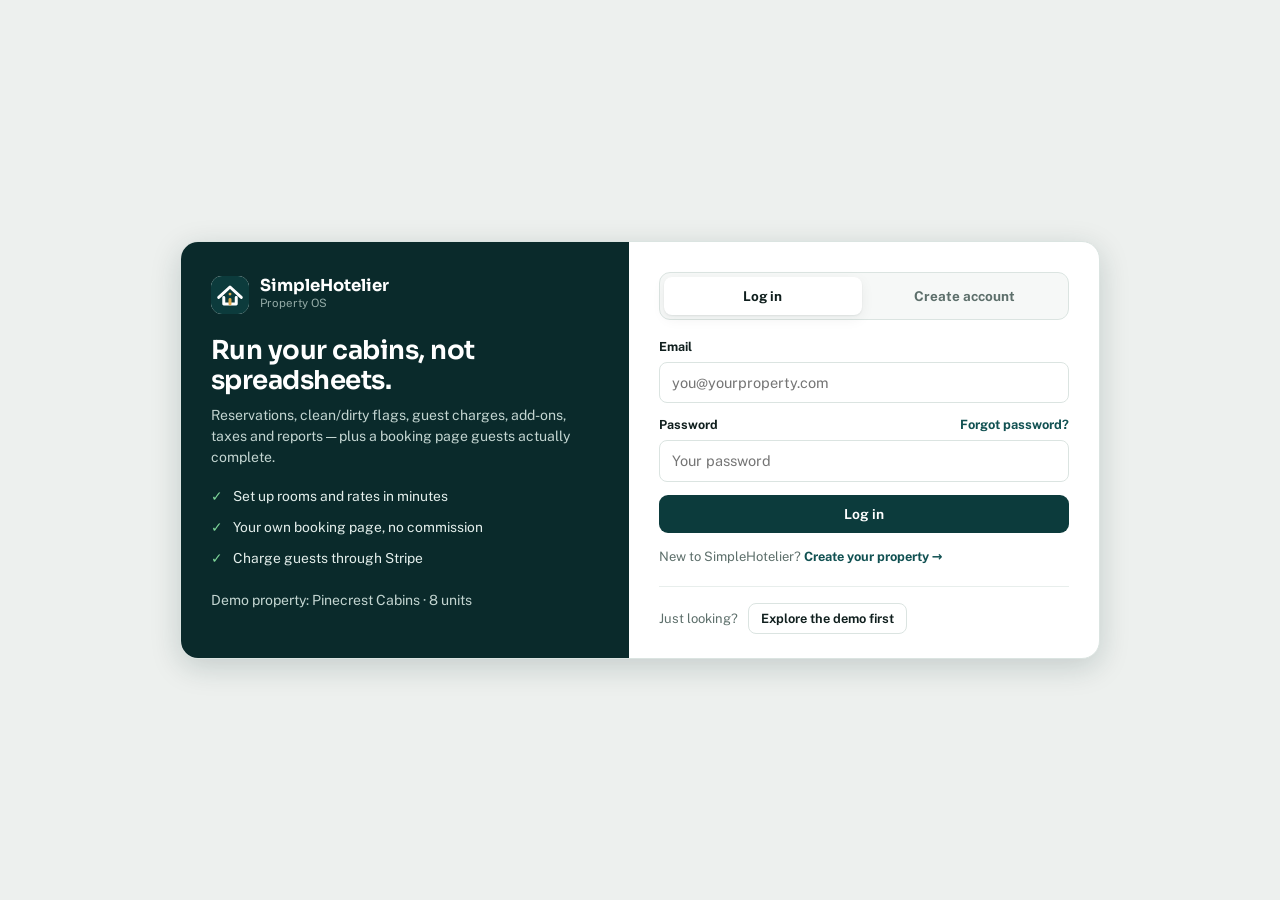
==== app.html @ 5a06f09c "Brand, domain, emails and plan come from site.config.json So anyone can run their own copy under the" ====
<!doctype html>
<html lang="en">
<head>
<meta charset="utf-8">
<meta name="viewport" content="width=device-width, initial-scale=1">
<meta name="robots" content="noindex, nofollow">
<title>SimpleHotelier — Property Dashboard</title>
<meta name="description" content="SimpleHotelier: reservations, rooms, housekeeping, payments and reports for cabins and boutique hotels.">
<link rel="preconnect" href="https://fonts.googleapis.com">
<link rel="preconnect" href="https://fonts.gstatic.com" crossorigin>
<link href="https://fonts.googleapis.com/css2?family=Sora:wght@500;600;700;800&family=Public+Sans:wght@400;500;600;700&family=IBM+Plex+Mono:wght@500;600&display=swap" rel="stylesheet">
<link rel="stylesheet" href="css/tokens.css">
<link rel="stylesheet" href="css/app.css">
<link rel="icon" href="assets/favicon.svg">
</head>
<body>
<div class="app">

  <!-- ============ SIDEBAR ============ -->
  <aside class="sidebar" aria-label="Primary">
    <div class="brand">
      <div class="brand-mark"><img src="assets/favicon.svg" alt="SimpleHotelier logo"></div>
      <div><div class="brand-name">SimpleHotelier</div><div class="brand-sub">Property OS</div></div>
    </div>
    <button class="prop-picker" id="propPicker" type="button" aria-label="Your properties: switch or add a property">
      <span class="prop-dot"></span>
      <span class="prop-text"><strong id="propNameSide">Pinecrest Cabins</strong><span id="propSubSide">8 units · Estes Park, CO</span></span>
      <svg class="prop-chev" viewBox="0 0 24 24" fill="none" stroke="currentColor" stroke-width="2" stroke-linecap="round" stroke-linejoin="round" aria-hidden="true"><path d="M8 9l4-4 4 4M8 15l4 4 4-4"/></svg>
    </button>
    <div id="demoBanner" hidden style="margin:10px 4px 0;padding:9px 12px;border:1px solid #e3c878;background:#fdf6e0;color:#6b5410;border-radius:10px;font-size:12.5px;line-height:1.45"><strong>Demo — sample property.</strong> Nothing here is real, saved, or connected to an account. <button class="btn btn-ghost btn-xs" id="demoExit" type="button" style="margin-top:6px">Exit demo &amp; sign in</button></div>

    <div class="side-scroll">
    <div class="nav-label">Manage</div>
    <nav class="nav" id="mainNav">
      <button class="nav-btn" data-view="setup" type="button"><svg viewBox="0 0 24 24" fill="none" stroke="currentColor" stroke-width="1.8"><path d="M9 11l3 3L22 4"/><path d="M21 12v7a2 2 0 0 1-2 2H5a2 2 0 0 1-2-2V5a2 2 0 0 1 2-2h11"/></svg>Setup<span class="count" id="navSetupPct">0%</span></button>
      <button class="nav-btn active" data-view="overview" type="button"><svg viewBox="0 0 24 24" fill="none" stroke="currentColor" stroke-width="1.8"><rect x="3" y="3" width="7" height="9" rx="1.5"/><rect x="14" y="3" width="7" height="5" rx="1.5"/><rect x="14" y="12" width="7" height="9" rx="1.5"/><rect x="3" y="16" width="7" height="5" rx="1.5"/></svg>Overview</button>
      <button class="nav-btn" data-view="reservations" type="button"><svg viewBox="0 0 24 24" fill="none" stroke="currentColor" stroke-width="1.8"><rect x="3" y="5" width="18" height="16" rx="2"/><path d="M8 3v4M16 3v4M3 10h18"/></svg>Reservations<span class="count" id="navResCount">12</span></button>
      <button class="nav-btn" data-view="calendar" type="button"><svg viewBox="0 0 24 24" fill="none" stroke="currentColor" stroke-width="1.8"><rect x="3" y="5" width="18" height="16" rx="2"/><path d="M3 10h18M8 15h3M14 15h2"/></svg>Calendar</button>
      <button class="nav-btn" data-view="rooms" type="button"><svg viewBox="0 0 24 24" fill="none" stroke="currentColor" stroke-width="1.8"><path d="M3 18v-7l9-5 9 5v7"/><path d="M7 18v-6h10v6M7 18h10"/></svg>Rooms &amp; Cabins</button>
      <button class="nav-btn" data-view="maintenance" type="button"><svg viewBox="0 0 24 24" fill="none" stroke="currentColor" stroke-width="1.8" stroke-linecap="round" stroke-linejoin="round" width="18" height="18" aria-hidden="true"><path d="M14.7 6.3a4.5 4.5 0 0 0-6 6L3 18l3 3 5.7-5.7a4.5 4.5 0 0 0 6-6L14 13l-3-3 3.7-3.7z"/></svg>Maintenance<span class="count" id="navMaintBadge" hidden>0</span></button>
      <button class="nav-btn" data-view="housekeeping" type="button"><svg viewBox="0 0 24 24" fill="none" stroke="currentColor" stroke-width="1.8"><path d="M12 3l7 4v5c0 4.5-3 7.5-7 9-4-1.5-7-4.5-7-9V7z"/><path d="M9 12l2 2 4-4"/></svg>Housekeeping<span class="count" id="navHkCount">3</span></button>
      <button class="nav-btn" data-view="payments" type="button"><svg viewBox="0 0 24 24" fill="none" stroke="currentColor" stroke-width="1.8"><rect x="2" y="6" width="20" height="13" rx="2"/><path d="M2 10h20M6 15h4"/></svg>Payments</button>
      <button class="nav-btn" data-view="support" type="button"><svg viewBox="0 0 24 24" fill="none" stroke="currentColor" stroke-width="1.8"><path d="M21 12a9 9 0 1 1-4.4-7.7L21 3l-1 4.4c.6 1.4 1 3 1 4.6z"/><path d="M8.5 11h7M8.5 14.5h4"/></svg>Support</button>
    </nav>

    <div class="nav-label">Configure</div>
    <nav class="nav">
      <button class="nav-btn" data-view="addons" type="button"><svg viewBox="0 0 24 24" fill="none" stroke="currentColor" stroke-width="1.8"><path d="M12 5v14M5 12h14"/></svg>Add-ons &amp; Taxes</button>
      <button class="nav-btn" data-view="ratemgmt" type="button"><svg viewBox="0 0 24 24" fill="none" stroke="currentColor" stroke-width="1.8" stroke-linecap="round" stroke-linejoin="round" width="18" height="18" aria-hidden="true"><path d="M12 2v20M17 6.5c-.7-1-2.7-1.5-5-1.5-3 0-5 1.1-5 3 0 4.5 10 2.5 10 7 0 1.9-2 3-5 3-2.3 0-4.3-.5-5-1.5"/></svg>Rates</button>
      <button class="nav-btn" data-view="rates" type="button"><svg viewBox="0 0 24 24" fill="none" stroke="currentColor" stroke-width="1.8"><rect x="3" y="5" width="18" height="16" rx="2"/><path d="M8 3v4M16 3v4M3 10h18M8 15l2 2 4-4"/></svg>Rate Calendar</button>
      <button class="nav-btn" data-view="booking" type="button"><svg viewBox="0 0 24 24" fill="none" stroke="currentColor" stroke-width="1.8"><circle cx="12" cy="12" r="9"/><path d="M3 12h18M12 3c2.5 2.6 4 5.6 4 9s-1.5 6.4-4 9c-2.5-2.6-4-5.6-4-9s1.5-6.4 4-9z"/></svg>Booking Page</button>
      <button class="nav-btn" data-view="reports" type="button"><svg viewBox="0 0 24 24" fill="none" stroke="currentColor" stroke-width="1.8"><path d="M4 20V10M10 20V4M16 20v-8M21 20H3"/></svg>Reports</button>
      <button class="nav-btn" data-view="admin" id="navAdmin" type="button" hidden><svg viewBox="0 0 24 24" fill="none" stroke="currentColor" stroke-width="1.8"><path d="M12 3l7 3v5c0 4.6-3 8-7 10-4-2-7-5.4-7-10V6z"/><path d="M9.5 12l2 2 3.5-4"/></svg>System Admin</button>
      <button class="nav-btn" data-view="settings" type="button"><svg viewBox="0 0 24 24" fill="none" stroke="currentColor" stroke-width="1.8"><circle cx="12" cy="12" r="3"/><path d="M19 12a7 7 0 0 0-.1-1.2l2-1.5-2-3.4-2.3 1a7 7 0 0 0-2-1.2L14.2 2h-4L9.7 4.7a7 7 0 0 0-2 1.2l-2.3-1-2 3.4 2 1.5A7 7 0 0 0 5 12c0 .4 0 .8.1 1.2l-2 1.5 2 3.4 2.3-1a7 7 0 0 0 2 1.2l.4 2.7h4l.4-2.7a7 7 0 0 0 2-1.2l2.3 1 2-3.4-2-1.5c.1-.4.1-.8.1-1.2z"/></svg>Settings</button>
    </nav>
    </div>

    <div class="sidebar-foot">
      <button class="onboard-mini" data-goto="setup" type="button" style="width:100%;text-align:left;background:none;border:0;cursor:pointer;color:inherit;padding:0">
        <p><strong id="setupPctText">Setup 0% complete</strong><br><span id="setupNextText">Start setup to go live.</span></p>
        <div class="progress"><i id="setupBar" style="width:0%"></i></div>
      </button>
      <div class="user-chip"><div class="avatar" id="userAvatar">MK</div><div class="user-meta"><strong id="userName">Maya Keller</strong><span id="userRole">Owner · Pinecrest</span></div><button class="btn btn-ghost btn-xs" id="signOutBtn" type="button" hidden>Sign out</button></div>
    </div>
  </aside>

  <!-- ============ MAIN ============ -->
  <div class="main">
    <header class="topbar">
      <button class="icon-btn menu-btn" id="menuBtn" type="button" aria-label="Open navigation"><svg viewBox="0 0 24 24" fill="none" stroke="currentColor" stroke-width="2"><path d="M4 7h16M4 12h16M4 17h16"/></svg></button>
      <div class="date-ctx">Today<small>&nbsp;</small></div>
      <label class="search"><svg viewBox="0 0 24 24" fill="none" stroke="currentColor" stroke-width="2"><circle cx="11" cy="11" r="7"/><path d="M20 20l-3.5-3.5"/></svg><input id="globalSearch" type="search" placeholder="Search guests, rooms, confirmation #…" aria-label="Global search"></label>
      <div class="top-actions">
        <button class="icon-btn" id="notifBtn" type="button" aria-label="Notifications"><svg viewBox="0 0 24 24" fill="none" stroke="currentColor" stroke-width="1.8"><path d="M6 9a6 6 0 0 1 12 0c0 5 2 6 2 6H4s2-1 2-6"/><path d="M10 20a2 2 0 0 0 4 0"/></svg><span class="ping"></span></button>
        <button class="btn btn-primary" data-action="new-reservation" type="button"><svg viewBox="0 0 24 24" fill="none" stroke="currentColor" stroke-width="2.2"><path d="M12 5v14M5 12h14"/></svg><span class="btn-label">New reservation</span></button>
      </div>
    </header>

    <main class="content">

      <!-- ===== OVERVIEW ===== -->
      <section class="view active" id="view-overview">
        <div class="view-head">
          <div><h1 id="ovGreet">Welcome back</h1><p class="sub" id="ovSub">Here's what's happening at your property today.</p></div>
        </div>

        <div class="grid g-kpi">
          <div class="card kpi accent">
            <div class="k-label">Occupancy tonight</div>
            <div class="k-value" id="kOcc">—</div>
            <div class="k-sub" id="kOccSub">—</div>
          </div>
          <div class="card kpi">
            <div class="k-label"><svg viewBox="0 0 24 24" fill="none" stroke="currentColor" stroke-width="2"><path d="M12 2v20M17 7c0-2-2.2-3-5-3s-5 1-5 3 2 2.5 5 3 5 1.5 5 3-2.2 3-5 3-5-1-5-3"/></svg>Collected</div>
            <div class="k-value" id="kRev">—</div>
            <div class="k-sub" id="kRevSub">—</div>
          </div>
          <div class="card kpi">
            <div class="k-label"><svg viewBox="0 0 24 24" fill="none" stroke="currentColor" stroke-width="2"><rect x="3" y="6" width="18" height="13" rx="2"/><path d="M3 10h18"/></svg>Arrivals / Departures</div>
            <div class="k-value" id="kArrDep">—</div>
            <div class="k-sub" id="kArrSub">—</div>
          </div>
          <div class="card kpi">
            <div class="k-label"><svg viewBox="0 0 24 24" fill="none" stroke="currentColor" stroke-width="2"><path d="M12 3l7 4v5c0 4.5-3 7.5-7 9-4-1.5-7-4.5-7-9V7z"/></svg>Rooms to clean</div>
            <div class="k-value" id="kClean">—</div>
            <div class="k-sub" id="kCleanSub">—</div>
          </div>
        </div>

        <div class="grid g-2 mt">
          <div class="card card-pad">
            <h3>Today's movement</h3>
            <p class="hint">Check-ins after 3 PM · check-outs before 11 AM</p>
            <div class="row-list" id="todayList"></div>
          </div>
          <div class="card card-pad">
            <h3>Needs attention</h3>
            <p class="hint">Sorted by urgency</p>
            <div class="row-list" id="attentionList"></div>
          </div>
        </div>

        <div class="grid g-2 mt">
          <div class="card card-pad">
            <h3>Room status at a glance</h3>
            <p class="hint">Occupancy × housekeeping</p>
            <div class="grid g-rooms" id="miniRooms" style="grid-template-columns:repeat(auto-fill,minmax(150px,1fr))"></div>
          </div>
          <div class="card card-pad">
            <h3>Your booking page</h3>
            <p class="hint">What guests can book right now</p>
            <div class="kv" id="bkPerfKv"></div>
            <div style="margin-top:14px;display:flex;gap:8px">
              <button class="btn btn-ghost btn-sm" data-goto="booking" type="button">Edit page</button>
              <button class="btn btn-ghost btn-sm" data-goto="reports" type="button">Full reports</button>
            </div>
          </div>
        </div>
      </section>

      <!-- ===== RESERVATIONS ===== -->
      <section class="view" id="view-setup">
        <div class="page-head">
          <div><h1 id="setupTitle">Finish setting up</h1><p class="sub">Complete each step once — you land here until everything is ready to take bookings.</p></div>
          <div class="spacer"></div>
          <button class="btn btn-ghost" data-goto="overview" type="button">Go to dashboard</button>
        </div>
        <div class="card card-pad" style="margin-bottom:16px">
          <div style="display:flex;align-items:center;gap:14px;flex-wrap:wrap">
            <strong id="setupBigPct" style="font-family:var(--font-display);font-size:26px">0%</strong>
            <div style="flex:1;min-width:200px">
              <div class="progress" style="height:10px"><i id="setupBigBar" style="width:0%;background:var(--brand-2)"></i></div>
              <p class="hint" id="setupBigText" style="margin:6px 0 0">Let's get your property live.</p>
            </div>
          </div>
        </div>
        <div id="setupDone" class="card card-pad" hidden style="border-color:var(--success);background:var(--success-soft)">
          <h3>You're all set up</h3>
          <p class="hint">Every step is complete. Your booking page is ready to share.</p>
          <button class="btn btn-primary btn-sm" data-goto="overview" type="button">Go to dashboard</button>
        </div>
        <div class="row-list" id="setupSteps"></div>
      </section>

      <section class="view" id="view-reservations">
        <div class="view-head">
          <div><h1>Reservations</h1><p class="sub">Search, filter, confirm and charge — everything from one table.</p></div>
          <div class="spacer"></div>
          <button class="btn btn-ghost" type="button" data-action="export">Export CSV</button>
          <button class="btn btn-primary" type="button" data-action="new-reservation">+ New reservation</button>
        </div>
        <div class="toolbar">
          <div class="seg" id="resFilter"><button class="active" data-f="all" type="button">All</button><button data-f="arriving" type="button">Arriving</button><button data-f="in-house" type="button">In-house</button><button data-f="pending" type="button">Pending</button><button data-f="balance" type="button">Balance due</button></div>
          <div class="spacer"></div>
          <input class="input" id="resSearch" type="search" placeholder="Filter this table…" style="width:220px">
        </div>
        <div class="table-wrap"><table class="data" id="resTable">
          <thead><tr><th>Guest</th><th>Confirmation</th><th>Room</th><th>Dates</th><th>Status</th><th style="text-align:right">Total</th><th style="text-align:right">Balance</th><th></th></tr></thead>
          <tbody></tbody>
        </table></div>
        <div class="older-row"><button class="btn btn-ghost" id="resOlder" type="button" hidden>Load older reservations</button></div>
      </section>

      <!-- ===== CALENDAR ===== -->
      <section class="view" id="view-calendar">
        <div class="view-head">
          <div><h1>Availability calendar</h1><p class="sub">Drag-free 14-day board. Click a stay for details.</p></div>
          <div class="spacer"></div>
          <button class="btn btn-ghost btn-sm" id="calPrev" type="button">← Prev</button>
          <button class="btn btn-ghost btn-sm" id="calToday" type="button">Today</button>
          <button class="btn btn-ghost btn-sm" id="calNext" type="button">Next →</button>
        </div>
        <div class="cal-shell"><div class="cal" id="calGrid"></div></div>
        <div class="mt" style="display:flex;gap:16px;flex-wrap:wrap;font-size:12.5px;color:var(--muted)">
          <span><span class="pill checked-in"><i></i>In-house</span></span>
          <span><span class="pill confirmed"><i></i>Confirmed</span></span>
          <span><span class="pill pending"><i></i>Awaiting confirmation</span></span>
          <span><span class="pill draft"><i></i>Blocked / owner hold</span></span>
        </div>
      </section>

      <!-- ===== ROOMS ===== -->
      <section class="view" id="view-rooms">
        <div class="view-head">
          <div><h1>Rooms &amp; cabins</h1><p class="sub">Rates, capacity and live status. Tap a flag to update housekeeping.</p></div>
          <div class="spacer"></div>
          <button class="btn btn-ghost" type="button" data-action="goto-rates">Rate calendar</button>
          <button class="btn btn-ghost" type="button" data-action="room-types">Room types</button>
          <button class="btn btn-primary" type="button" data-action="add-room">+ Add unit</button>
        </div>
        <div class="seg" id="roomTypeTabs" role="tablist" aria-label="Filter rooms by type" style="margin-bottom:14px"></div>
        <div class="grid g-rooms" id="roomGrid"></div>
      </section>

      <!-- ===== HOUSEKEEPING ===== -->
      <section class="view" id="view-housekeeping">
        <div class="view-head">
          <div><h1>Housekeeping</h1><p class="sub">Flag rooms clean or dirty — front desk sees changes instantly.</p></div>
          <div class="spacer"></div>
          <button class="btn btn-ghost" type="button" data-action="print-hk">Print turnover list</button>
        </div>
        <div class="hk-board" id="hkBoard"></div>
        <div id="hkTurnovers"></div>
      </section>

      <!-- ===== MAINTENANCE ===== -->
      <section class="view" id="view-maintenance">
        <div class="view-head">
          <div><h1>Maintenance</h1><p class="sub">Issues reported by your team — track them from open to fixed.</p></div>
          <div class="spacer"></div>
          <button class="btn btn-primary" type="button" data-action="new-ticket">+ New ticket</button>
        </div>
        <div class="hk-board" id="maintBoard"></div>
      </section>

      <!-- ===== PAYMENTS ===== -->
      <section class="view" id="view-payments">
        <div class="view-head">
          <div><h1>Payments</h1><p class="sub">Charge cards on file, record cash, and track every folio.</p></div>
          <div class="spacer"></div>
          <button class="btn btn-ghost" type="button" data-action="record-cash">Record cash</button>
          <button class="btn btn-brass" type="button" data-action="charge">Charge customer</button>
        </div>
        <div class="grid g-kpi" style="grid-template-columns:repeat(3,1fr)">
          <div class="card kpi"><div class="k-label">Collected · 30 days</div><div class="k-value" id="payCollected">$0.00</div><div class="k-sub" id="payCollectedSub">0 charges</div></div>
          <div class="card kpi"><div class="k-label">Outstanding balances</div><div class="k-value" id="payOutstanding">$0.00</div><div class="k-sub" id="payOutstandingSub">Across 0 open folios</div></div>
          <div class="card kpi"><div class="k-label">Next payout</div><div class="k-value">—</div><div class="k-sub">No payout scheduled</div></div>
        </div>
        <div class="section-title"><h2>Open folios</h2><div class="line"></div></div>
        <div class="table-wrap"><table class="data" id="folioTable">
          <thead><tr><th>Guest</th><th>Reservation</th><th>Room</th><th>Charges</th><th style="text-align:right">Paid</th><th style="text-align:right">Balance</th><th></th></tr></thead>
          <tbody></tbody>
        </table></div>
        <div class="section-title"><h2>Recent transactions</h2><div class="line"></div></div>
        <div class="table-wrap"><table class="data" id="txnTable">
          <thead><tr><th>When</th><th>Description</th><th>Method</th><th>Status</th><th style="text-align:right">Amount</th></tr></thead>
          <tbody></tbody>
        </table></div>
      </section>

      <!-- ===== ADDONS + TAXES ===== -->
      <section class="view" id="view-addons">
        <div class="view-head">
          <div><h1>Add-ons &amp; taxes</h1><p class="sub">Custom charges guests can add — and the taxes applied automatically.</p></div>
        </div>
        <div class="grid g-2eq">
          <div class="card card-pad">
            <div style="display:flex;align-items:center;gap:10px;margin-bottom:12px"><div><h3>Add-on charges</h3><p class="hint" style="margin:0">Show on booking page &amp; folio</p></div><div class="spacer" style="flex:1"></div><button class="btn btn-primary btn-sm" type="button" data-action="add-addon">+ Add-on</button></div>
            <div class="row-list" id="addonList"></div>
          </div>
          <div>
            <div class="card card-pad">
              <div style="display:flex;align-items:center;gap:10px;margin-bottom:12px"><div><h3>Room taxes &amp; fees</h3><p class="hint" style="margin:0">Stacked in order shown</p></div><div class="spacer" style="flex:1"></div><button class="btn btn-primary btn-sm" type="button" data-action="add-tax">+ Tax / fee</button></div>
              <div class="row-list" id="taxList"></div>
            </div>
            <div class="card card-pad mt">
              <h3>How a $200 night breaks down</h3>
              <p class="hint">Live preview from your rules</p>
              <div class="kv" id="taxPreview"></div>
            </div>
          </div>
        </div>
      </section>

      <!-- ===== BOOKING PAGE ===== -->
      <section class="view" id="view-booking">
        <div class="view-head">
          <div><h1>Booking page studio</h1><p class="sub">Your direct-booking site. Edits preview live on the right.</p></div>
          <div class="spacer"></div>
          <button class="btn btn-ghost" type="button" data-action="copy-link">Copy link</button>
          <button class="btn btn-primary" type="button" data-action="publish-page">Publish changes</button>
        </div>
        <div class="studio">
          <div class="card card-pad">
            <div class="field"><label for="bkName">Property name</label><input class="input" id="bkName" value="Pinecrest Cabins"></div>
            <div class="field"><label for="bkHead">Headline</label><input class="input" id="bkHead" value="Cabins under the pines, minutes from the park."></div>
            <div class="field"><label for="bkSub">Subheading</label><textarea class="textarea" id="bkSub">Eight private cabins with hot tubs, fire pits and trailhead access. Book direct and save 10%.</textarea></div>
            <div class="section-title" style="margin:6px 0 10px"><h2 style="font-size:14px">Design</h2><div class="line"></div></div>
            <div class="field"><label>Theme</label><div class="theme-grid" id="bkPresets"></div><span class="help">Start from a theme, then fine-tune fonts and colors. The preview updates as you go; nothing is public until Publish changes.</span></div>
            <div class="form-2">
              <div class="field"><label id="bkHeadFontLabel">Heading font</label><div class="font-pick" data-kind="heading"><button type="button" class="select font-pick-btn" id="bkHeadFont" aria-haspopup="listbox" aria-expanded="false" aria-labelledby="bkHeadFontLabel bkHeadFont"></button><ul class="font-pick-list" role="listbox" aria-labelledby="bkHeadFontLabel" tabindex="-1" hidden></ul></div></div>
              <div class="field"><label id="bkBodyFontLabel">Body font</label><div class="font-pick" data-kind="body"><button type="button" class="select font-pick-btn" id="bkBodyFont" aria-haspopup="listbox" aria-expanded="false" aria-labelledby="bkBodyFontLabel bkBodyFont"></button><ul class="font-pick-list" role="listbox" aria-labelledby="bkBodyFontLabel" tabindex="-1" hidden></ul></div></div>
            </div>
            <div class="field"><label>Colors</label><div class="color-grid" id="bkColorGrid"></div><span class="help" id="bkContrast" role="status"></span></div>
            <div class="form-2">
              <div class="field"><label>Corners</label><div class="seg" id="bkRadius" role="group" aria-label="Corner style"><button type="button" data-r="square">Square</button><button type="button" data-r="soft">Soft</button><button type="button" data-r="rounded">Round</button></div></div>
              <div class="field"><label for="bkUnit">Guests book a…</label><select class="select" id="bkUnit"></select></div>
            </div>
            <div class="form-2" id="bkUnitCustom" hidden>
              <div class="field"><label for="bkUnitOne">One (singular)</label><input class="input" id="bkUnitOne" maxlength="24" placeholder="e.g. lake house"></div>
              <div class="field"><label for="bkUnitMany">Several (plural)</label><input class="input" id="bkUnitMany" maxlength="24" placeholder="e.g. lake houses"></div>
            </div>
            <p class="help" id="bkUnitHelp" style="margin:-6px 0 12px"></p>
            <div class="field"><label for="bkEyebrow">Line above the headline</label><input class="input" id="bkEyebrow" maxlength="60" placeholder="Your city, state"><span class="help">Leave blank to show your city and state.</span></div>
            <div class="toggle-row"><div>Number the booking steps<small>01 Choose · 02 Make it yours · 03 Your details</small></div><span class="switch"><input type="checkbox" id="bkNumbered" checked><span class="tr"></span></span></div>
            <div class="section-title" style="margin:20px 0 10px"><h2 style="font-size:14px">Hero</h2><div class="line"></div></div>
            <div class="field"><label>Hero image</label>
              <div style="display:flex;gap:10px;align-items:center;flex-wrap:wrap">
                <img id="bkHeroThumb" alt="Hero preview" style="width:120px;height:68px;border-radius:10px;object-fit:cover;border:1px solid var(--line);background:var(--surface-2)" hidden>
                <div id="bkHeroEmpty" style="width:120px;height:68px;border-radius:10px;border:1.5px dashed var(--line);display:grid;place-items:center;color:var(--faint);font-size:11px;text-align:center;padding:4px">No hero image</div>
                <label class="btn btn-ghost btn-sm" for="bkHeroFile" style="cursor:pointer">Upload hero image</label>
                <input type="file" id="bkHeroFile" accept="image/*" hidden>
                <button class="btn btn-ghost btn-sm" id="bkHeroRemove" type="button">Remove</button>
              </div>
              <span class="help">Shown at the top of your booking page behind your headline. JPG or PNG, up to 5 MB. Saved as soon as you upload; colors are saved with Publish changes.</span>
              <div id="bkHeroFocus" hidden style="position:relative;height:160px;border-radius:12px;overflow:hidden;border:1px solid var(--line);cursor:crosshair;background-color:#223;background-position:center;background-size:cover;background-repeat:no-repeat;margin-top:10px" title="Click or drag to set the hero focus point">
                <div id="bkHeroFocusDot" style="position:absolute;width:20px;height:20px;border:2px solid #fff;border-radius:50%;box-shadow:0 0 0 2px rgb(0 0 0 / 40%),0 1px 6px rgb(0 0 0 / 40%);transform:translate(-50%,-50%);left:50%;top:50%;pointer-events:none"></div>
                <span style="position:absolute;left:10px;bottom:8px;background:rgb(0 0 0 / 55%);color:#fff;font-size:11px;font-weight:600;padding:3px 9px;border-radius:999px;pointer-events:none">Click or drag to set focus</span>
              </div>
              <span class="help" id="bkHeroFocusVal" hidden>Focus: center · saved with Publish changes</span>
            </div>
            <div class="field"><label for="bkUrl">Page address</label><input class="input mono" id="bkUrl" value="pinecrest.simplehotelier.com"></div>
            <div class="toggle-row"><div>Show add-ons at checkout<small id="bkAddonCount">6 add-ons enabled</small></div><span class="switch"><input type="checkbox" checked disabled><span class="tr"></span></span></div>
            <div class="section-title" style="margin:20px 0 10px"><h2 style="font-size:14px">Booking deposit</h2><div class="line"></div></div>
            <div class="toggle-row"><div>Require a deposit to book<small>Collected by card before the booking confirms</small></div><span class="switch"><input type="checkbox" id="bkDepositOn"><span class="tr"></span></span></div>
            <div class="section-title" style="margin:20px 0 10px"><h2 style="font-size:14px">Card processing fee</h2><div class="line"></div></div>
            <div class="toggle-row"><div>Guests pay the card fee<small>Adds Stripe's fee (2.9% + 30¢, never more than 3%) to deposits, payment requests and card charges, so you receive the full amount</small></div><span class="switch"><input type="checkbox" id="bkCardFee" checked><span class="tr"></span></span></div>
            <p class="help" style="margin-top:8px">Off: you pay Stripe's fee out of each payment. Card surcharges aren't allowed everywhere, including the EU, the UK and some US states such as Connecticut and Massachusetts, and debit cards can't be surcharged in the US, so check your local rules. Saved with Publish changes.</p>
            <div class="field"><label for="bkDepositPct">Deposit percent of total</label><input class="input mono" id="bkDepositPct" type="number" min="1" max="100" step="1" value="25"><span class="help">Guests pay this percent by card on your booking page through your connected Stripe account. The rest shows as balance due. Connect Stripe in Settings → Setup checklist first; until then guests acknowledge the deposit and you collect it manually. Saved with Publish changes.</span></div>
            <div class="section-title" style="margin:20px 0 10px"><h2 style="font-size:14px">How guests book</h2><div class="line"></div></div>
            <div class="toggle-row"><div>Book by room type<small>Guests pick a type (Cabin, King, Suite…); we assign an available room and name it on their confirmation</small></div><span class="switch"><input type="checkbox" id="bkByType" checked><span class="tr"></span></span></div>
            <p class="help" style="margin-top:8px">Turn off if guests should pick the exact room or cabin. While on, rooms without a room type don't appear on the booking page. Saved with Publish changes.</p>
            <div class="field" style="margin-top:14px"><label for="bkAddressMode">Ask guests for their home address</label><select class="select" id="bkAddressMode"><option value="off">Don't ask</option><option value="optional">Ask, optional</option><option value="required">Require it</option></select><span class="help">Fills the address on the reservation. Require it only if you must keep a guest register: every extra field costs some bookings. Saved with Publish changes.</span></div>
            <div class="section-title" style="margin:20px 0 10px"><h2 style="font-size:14px">Conversion tracking</h2><div class="line"></div></div>
            <div class="field"><label for="bkGa">Google Analytics Measurement ID</label><input class="input mono" id="bkGa" placeholder="G-XXXXXXXXXX"><span class="help">Fires a GA4 <strong>purchase</strong> + <strong>booking_complete</strong> event (value + confirmation code) when a booking completes. System-wide default can be set in js/config.js.</span></div>
            <div class="field"><label for="bkRedirect">Redirect after booking (optional)</label><input class="input mono" id="bkRedirect" placeholder="https://yoursite.com/thank-you"><span class="help">Guests are sent here after booking with <span class="mono">?booking_ref=&amp;total=&amp;currency=</span> appended — ideal for ads/GA conversion pages. Leave empty for the built-in thank-you screen.</span></div>
            <div class="section-title" style="margin:20px 0 10px"><h2 style="font-size:14px">Embed on your website</h2><div class="line"></div></div>
            <div class="field"><label for="bkEmbed">Embed code (mobile-friendly, auto-height)</label><textarea class="textarea mono" id="bkEmbed" readonly rows="5" style="font-size:11.5px"></textarea><span class="help">Paste before <span class="mono">&lt;/body&gt;</span> or in your page builder's HTML block.</span></div>
            <div style="display:flex;gap:8px;flex-wrap:wrap">
              <button class="btn btn-ghost btn-sm" type="button" data-action="copy-embed">Copy embed code</button>
              <a class="btn btn-ghost btn-sm" id="bkOpenLink" href="book.html?property=pinecrest" target="_blank" rel="noopener" style="text-decoration:none">Open booking page</a>
            </div>
          </div>
          <div class="preview-shell">
            <div class="preview-bar"><span class="dots"><i></i><i></i><i></i></span><span class="preview-url" id="bkUrlPrev">pinecrest.simplehotelier.com</span>
              <div class="seg seg-sm" id="bkDevice" role="group" aria-label="Preview size" style="margin-left:auto"><button type="button" data-device="desktop" class="active">Desktop</button><button type="button" data-device="mobile">Mobile</button></div></div>
            <div class="preview-frame" id="bkPreviewBox"><iframe id="bkPreview" title="Booking page preview" tabindex="-1"></iframe></div>
            <p class="preview-note">Live preview of your booking page with unsaved changes. Bookings can't be made from the preview.</p>
          </div>
        </div>
        <div class="card card-pad" style="margin-top:18px">
          <div class="section-title" style="margin:0 0 6px"><h2 style="font-size:15px">External calendars (Airbnb / Vrbo)</h2><div class="line"></div></div>
          <p class="help" style="margin:0 0 14px">Stop double-bookings across channels. Paste your SimpleHotelier calendar link into Airbnb/Vrbo so your direct bookings block those dates, and add each Airbnb/Vrbo listing calendar here so their bookings block yours. Feeds sync automatically every day.</p>
          <div class="field"><label for="icalExportUrl">Your SimpleHotelier calendar link (paste into Airbnb / Vrbo)</label>
            <div style="display:flex;gap:8px;flex-wrap:wrap"><input class="input mono" id="icalExportUrl" readonly style="flex:1;min-width:260px" value=""><button class="btn btn-ghost btn-sm" type="button" data-action="copy-ical">Copy link</button><button class="btn btn-ghost btn-sm" type="button" data-action="regen-ical">Regenerate</button></div>
            <span class="help">One link covers all rooms. Add <span class="mono">&amp;room=A1</span> at the end for a single-room feed. Regenerating breaks old links.</span></div>
          <div class="section-title" style="margin:18px 0 10px"><h2 style="font-size:14px">Calendars you import</h2><div class="line"></div></div>
          <div id="icalFeedList"></div>
          <div class="form-3" style="margin-top:12px">
            <div class="field"><label for="icalRoom">Room</label><select class="select" id="icalRoom"></select></div>
            <div class="field"><label for="icalSource">Channel</label><select class="select" id="icalSource"><option value="airbnb">Airbnb</option><option value="vrbo">Vrbo</option><option value="other">Other</option></select></div>
            <div class="field"><label for="icalName">Label</label><input class="input" id="icalName" placeholder="e.g. Airbnb listing"></div>
          </div>
          <div class="field"><label for="icalUrl">Calendar URL (.ics)</label><input class="input mono" id="icalUrl" placeholder="https://www.airbnb.com/calendar/ical/…"></div>
          <button class="btn btn-primary btn-sm" type="button" data-action="add-feed">Add calendar &amp; sync</button>
          <span class="help" id="icalLiveNote" style="margin-left:8px"></span>
        </div>
      </section>

      <!-- ===== REPORTS ===== -->
      <section class="view" id="view-reports">
        <div class="view-head">
          <div><h1>Reports</h1><p class="sub" id="repSub">Revenue, occupancy and booking mix.</p></div>
          <div class="spacer"></div>
          <div class="seg" id="repRange" role="tablist" aria-label="Report range"><button type="button" data-days="7">Week</button><button class="active" type="button" data-days="30">Month</button><button type="button" data-days="90">Season</button></div>
          <button class="btn btn-ghost" type="button" data-action="export">Export CSV</button>
        </div>
        <div class="grid g-2eq">
          <div class="card card-pad">
            <h3>Revenue by day</h3><p class="hint">Booked revenue by check-in date</p>
            <div class="bar-chart" id="revChart"></div>
          </div>
          <div class="card card-pad" id="channelCard">
            <h3>Bookings by status</h3><p class="hint">Loading…</p>
          </div>
        </div>
        <div class="grid g-2eq mt">
          <div class="card card-pad">
            <h3>Top performing units</h3><p class="hint">By booked revenue in this window</p>
            <div class="row-list" id="topRooms"></div>
          </div>
          <div class="card card-pad">
            <h3>Tax liability</h3><p class="hint">Estimated from booked revenue in this window</p>
            <div class="kv" id="taxLiability"></div>
          </div>
        </div>
      </section>

      <!-- ===== RATE CALENDAR ===== -->
      <section class="view" id="view-rates">
        <div class="view-head">
          <div><h1>Rate calendar</h1><p class="sub">Set prices for specific dates. Any day without an override uses the room's default rate.</p></div>
        </div>
        <div class="card card-pad">
          <div class="toolbar" style="margin-bottom:16px">
            <select class="select" id="rateRoom" style="min-width:210px"></select>
            <button class="btn btn-ghost btn-sm" id="ratePrev" type="button">← Prev</button>
            <strong id="rateMonthLabel" style="font-family:var(--font-display);color:var(--ink)"></strong>
            <button class="btn btn-ghost btn-sm" id="rateNext" type="button">Next →</button>
            <button class="btn btn-ghost btn-sm" id="rateTodayBtn" type="button">This month</button>
            <div class="spacer"></div>
            <button class="btn btn-primary btn-sm" type="button" data-action="bulk-open">Bulk updater</button>
            <span class="pill neutral"><i></i>Default rate</span>
            <span class="pill progress"><i></i>Date override</span>
          </div>
          <div class="rate-grid" id="rateGrid"></div>
          <p class="hint" style="margin-top:12px">Select any day to edit its rate, stay limits and closed / closed-to-arrival / closed-to-departure flags. The Bulk updater changes many days, rooms and rate plans at once. Rules apply to new bookings; existing reservations keep the price they booked at.</p>
        </div>
      </section>

      <!-- ===== RATES MANAGEMENT ===== -->
      <section class="view" id="view-ratemgmt">
        <div class="view-head">
          <div><h1>Rates</h1><p class="sub">Different rates for each room type — extended stays, early bookers, promo-only deals. Every room of a type can book any of its rates when the rules fit.</p></div>
          <div class="spacer"></div>
          <button class="btn btn-primary" type="button" data-action="rmt-add">+ Add rate</button>
        </div>
        <div class="seg" id="rmtTypes" role="tablist" aria-label="Room type" style="margin-bottom:14px"></div>
        <div class="card card-pad">
          <div id="rmtPlans"></div>
          <p class="hint" style="margin-top:12px">Rates adjust each room's nightly price by a % or fixed-amount difference and can carry their own stay rules, release period, extra-guest charges and occupancy limits. A rate with a promotional code stays hidden until a guest enters that code on your booking page (or arrives with <span class="mono">?PROMO=CODE</span> in the link).</p>
        </div>
      </section>

      <!-- ===== SUPPORT ===== -->
      <section class="view" id="view-support">
        <div class="view-head">
          <div><h1>Support</h1><p class="sub">Ask Spark how to do anything, or open a case and our team will reply here.</p></div>
        </div>
        <div id="supportDemoNotice" hidden style="margin-bottom:14px;padding:10px 14px;border:1px solid #e3c878;background:#fdf6e0;color:#6b5410;border-radius:10px;font-size:13px"><strong>Demo mode:</strong> Spark and support cases are switched off here so the sample property can't send messages or open cases. Exit the demo from the sidebar and sign in to use Support.</div>
        <div class="grid g-2">
          <div class="card card-pad">
            <h3>Spark assistant</h3>
            <p class="hint">Powered by muse-spark. Instant how-to help, day or night.</p>
            <div id="chatLog" style="display:flex;flex-direction:column;gap:10px;max-height:380px;overflow-y:auto;padding:4px 2px"></div>
            <div style="display:flex;gap:8px;margin-top:12px">
              <input class="input" id="chatInput" placeholder="e.g. How do I add a cabin?" style="flex:1">
              <button class="btn btn-primary" id="chatAsk" type="button">Ask</button>
            </div>
            <div style="display:flex;gap:7px;flex-wrap:wrap;margin-top:10px">
              <button class="tag" data-prompt="How do I add a new cabin?" type="button">Add a cabin</button>
              <button class="tag" data-prompt="How do I charge a guest?" type="button">Charge a guest</button>
              <button class="tag" data-prompt="How do I embed booking on my website?" type="button">Embed booking</button>
              <button class="tag" data-prompt="How do taxes work?" type="button">Taxes</button>
            </div>
            <div style="display:flex;gap:8px;margin-top:14px">
              <button class="btn btn-ghost btn-sm" id="caseFromChat" type="button">Create case from this chat</button>
              <button class="btn btn-ghost btn-sm" id="suggestBtn" type="button">Suggest a change</button>
            </div>
          </div>
          <div>
            <div class="card card-pad">
              <h3>Open a support case</h3>
              <p class="hint">Our team replies inside this thread</p>
              <div class="field"><label for="caseSubject">Subject</label><input class="input" id="caseSubject" placeholder="Short summary"></div>
              <div class="form-2">
                <div class="field"><label for="caseCategory">Type</label><select class="select" id="caseCategory"><option value="help">How-to help</option><option value="billing">Billing</option><option value="bug">Something is broken</option><option value="feature">Feature suggestion</option><option value="account">Account</option></select></div>
                <div class="field"><label for="casePriority">Priority</label><select class="select" id="casePriority"><option value="normal">Normal</option><option value="low">Low</option><option value="high">High</option></select></div>
              </div>
              <div class="field"><label for="caseBody">Details</label><textarea class="textarea" id="caseBody" placeholder="What happened, or what would you like to do?"></textarea></div>
              <button class="btn btn-primary btn-sm" id="createCaseBtn" type="button">Create case</button>
            </div>
            <div class="card card-pad mt">
              <h3>My cases</h3>
              <p class="hint">Your property's support history</p>
              <div class="row-list" id="myCases"><p class="hint">Loading…</p></div>
            </div>
          </div>
        </div>
      </section>

      <!-- ===== SYSTEM ADMIN ===== -->
      <section class="view" id="view-admin">
        <div class="view-head">
          <div><h1>System Admin</h1><p class="sub">Subscribers, billing health and every support case across SimpleHotelier.</p></div>
          <div class="spacer"></div>
          <button class="btn btn-ghost" id="adminRefresh" type="button">Refresh</button>
        </div>
        <div class="grid g-kpi" style="grid-template-columns:repeat(3,1fr)">
          <div class="card kpi"><div class="k-label">Subscriber properties</div><div class="k-value" id="admSubs">-</div><div class="k-sub">Tenants on the platform</div></div>
          <div class="card kpi"><div class="k-label">Paying / active</div><div class="k-value" id="admActive">-</div><div class="k-sub">Stripe subscriptions active</div></div>
          <div class="card kpi"><div class="k-label">Open support cases</div><div class="k-value" id="admOpen">-</div><div class="k-sub">Across all properties</div></div>
        </div>
        <div class="section-title"><h2>Subscribers</h2><div class="line"></div></div>
        <div class="table-wrap"><table class="data" id="subsTable">
          <thead><tr><th>Property</th><th>Slug</th><th>Contact</th><th>Plan</th><th>Status</th><th>Period ends</th><th>Joined</th></tr></thead>
          <tbody></tbody>
        </table></div>
        <div class="section-title"><h2>All support cases</h2><div class="line"></div></div>
        <div class="table-wrap"><table class="data" id="adminCasesTable">
          <thead><tr><th>Subject</th><th>Property</th><th>From</th><th>Type</th><th>Status</th><th>Updated</th></tr></thead>
          <tbody></tbody>
        </table></div>
        <div class="section-title"><h2>Site errors</h2><div class="line"></div></div>
        <p class="hint">Errors from guests' and owners' browsers and from the server (Edge Functions, email delivery) over the last 30 days, newest first. Each row is one distinct error per day.</p>
        <div class="table-wrap"><table class="data" id="adminErrorsTable">
          <thead><tr><th>Error</th><th>Page</th><th>Property</th><th style="text-align:right">Count</th><th>Last seen</th></tr></thead>
          <tbody></tbody>
        </table></div>
      </section>

      <!-- ===== SETTINGS ===== -->
      <section class="view" id="view-settings">
        <div class="view-head">
          <div><h1>Settings</h1><p class="sub">Property profile, team, payouts and policies.</p></div>
        </div>
        <div class="grid g-2">
          <div>
            <div class="card card-pad">
              <h3>Setup checklist</h3><p class="hint">Finish these to go live — click any item, done or not, to open it and make changes</p>
              <div id="checklist">
                <div class="check done" data-focus="#pfName" role="button" tabindex="0" title="Edit company profile"><span class="box">✓</span><div><strong>Company profile created</strong><p>Pinecrest LLC · EIN on file</p></div><span class="check-go">Edit ›</span></div>
                <div class="check done" data-goto="rooms" role="button" tabindex="0" title="Edit rooms and rates"><span class="box">✓</span><div><strong>8 cabins added with rates</strong><p>Base + weekend rates set</p></div><span class="check-go">Edit ›</span></div>
                <div class="check done" data-goto="booking" role="button" tabindex="0" title="Edit booking page"><span class="box">✓</span><div><strong>Booking page published</strong><p>pinecrest.simplehotelier.com</p></div><span class="check-go">Edit ›</span></div>
                <div class="check done" data-goto="extras" role="button" tabindex="0" title="Edit taxes"><span class="box">✓</span><div><strong>Taxes configured</strong><p>3 rules · verified for Larimer County</p></div><span class="check-go">Edit ›</span></div>
                <div class="check"><span class="box"></span><div><strong>Connect bank payouts</strong><p>2–3 day transfers · required to charge cards</p></div><button class="btn btn-primary btn-sm" type="button" data-action="connect-bank">Connect</button></div>
                <div class="check"><span class="box"></span><div><strong>Invite your cleaners</strong><p>They get a free mobile turnover list</p></div><button class="btn btn-ghost btn-sm" type="button" data-action="invite">Invite</button></div>
              </div>
            </div>
          </div>
          <div>
            <div class="card card-pad" id="billingCard">
              <h3>Plan and billing</h3>
              <p class="hint">SimpleHotelier subscription, billed by Stripe</p>
              <div class="kv">
                <dt>Plan</dt><dd>SimpleHotelier · $30 / month</dd>
                <dt>Status</dt><dd id="billStatus">-</dd>
                <dt id="billPeriodLabel">Renews</dt><dd id="billPeriod">-</dd>
              </div>
              <p class="hint" id="billNote" role="status" style="margin-top:10px" hidden></p>
              <div style="display:flex;gap:8px;margin-top:14px;flex-wrap:wrap">
                <button class="btn btn-brass btn-sm" type="button" data-action="billing-checkout" id="billCheckout">Start 30-day free trial</button>
                <button class="btn btn-ghost btn-sm" type="button" data-action="billing-portal" id="billPortal" hidden>Manage billing</button>
                <button class="btn btn-ghost btn-sm" type="button" data-action="billing-help">Billing question</button>
              </div>
              <p class="hint" style="margin-top:10px">Guest payments use your connected Stripe account and are separate from this subscription.</p>
            </div>
            <div class="card card-pad" style="margin-top:18px">
              <div class="section-title" style="margin:0 0 6px"><h3 style="font-size:15px">Team &amp; invites</h3><div class="line"></div></div>
              <p class="hint" style="margin:0 0 10px">Everyone with access to this property. Change a role or remove someone here; new people get a free account and join automatically, with no card or trial.</p>
              <div id="teamInvites"><p class="hint">Loading…</p></div>
              <button class="btn btn-primary btn-sm" type="button" data-action="invite" style="margin-top:12px">Invite your team</button>
            </div>
          </div>
        </div>

        <div class="card card-pad mt" id="propertyCard">
          <h3>Property details</h3>
          <p class="hint">These details appear on your public booking page, guest emails and receipts.</p>

          <div class="field"><label>Property logo</label>
            <div style="display:flex;gap:12px;align-items:center">
              <img id="logoPreview" alt="Property logo" style="width:56px;height:56px;border-radius:13px;object-fit:cover;border:1px solid var(--line);background:var(--surface-2)" hidden>
              <div id="logoEmpty" style="width:56px;height:56px;border-radius:13px;border:1.5px dashed var(--line);display:grid;place-items:center;color:var(--faint);font-size:11px;text-align:center">No logo</div>
              <div>
                <label class="btn btn-ghost btn-sm" for="logoFile" style="cursor:pointer">Upload logo</label>
                <input type="file" id="logoFile" accept="image/*" hidden>
                <div class="help">PNG, JPG or SVG up to 5 MB. Shown on your booking page.</div>
              </div>
            </div>
          </div>

          <div class="grid g-3">
            <div>
              <h4 class="rt-sec">General</h4>
              <div class="field"><label>Property name *</label><input class="input" id="pfName" value="Pinecrest Cabins"></div>
              <div class="field"><label>Address line 1</label><input class="input" id="pfAddress1" placeholder="38946 State Spur 16B"></div>
              <div class="field"><label>Address line 2</label><input class="input" id="pfAddress2" placeholder="Suite, building, etc."></div>
              <div class="form-2">
                <div class="field"><label>Postcode</label><input class="input" id="pfPostcode" placeholder="69201"></div>
                <div class="field"><label>City / Suburb</label><input class="input" id="pfCity" placeholder="Valentine"></div>
              </div>
              <div class="form-2">
                <div class="field"><label>State</label><input class="input" id="pfState" placeholder="Nebraska"></div>
                <div class="field"><label>Country</label><select class="select" id="pfCountry"><option>United States</option><option>Canada</option><option>Mexico</option><option>United Kingdom</option><option>Ireland</option><option>France</option><option>Spain</option><option>Italy</option><option>Germany</option><option>Netherlands</option><option>Australia</option><option>New Zealand</option><option>South Africa</option><option>India</option><option>Japan</option><option>Brazil</option><option>Other</option></select></div>
              </div>
              <div class="field"><label>Tax number</label><input class="input" id="pfTaxNumber" placeholder="ABN, GST, VAT…"><span class="help">Printed on guest invoices and tax reports.</span></div>
            </div>

            <div>
              <h4 class="rt-sec">Contact details</h4>
              <div class="field"><label>Contact email</label><input class="input" id="pfEmail" type="email" value="stay@pinecrestcabins.com"></div>
              <div class="field"><label>Hotel phone number</label><input class="input" id="pfPhone" type="tel" placeholder="402-376-5984"></div>
              <div class="field"><label>Main contact phone number</label><input class="input" id="pfContactPhone" type="tel" placeholder="Owner or manager mobile"></div>
              <div class="field"><label>Property home page</label><input class="input" id="pfWebsite" type="url" placeholder="https://yourproperty.com"><span class="help">Set up a link on the booking engine to your property home page. Should start with "https://".</span></div>
              <div class="field"><label>Facebook</label><input class="input" id="pfFacebook" type="url" placeholder="https://facebook.com/yourproperty"></div>
              <div class="field"><label>Instagram</label><input class="input" id="pfInstagram" type="url" placeholder="https://instagram.com/yourproperty"></div>
              <div class="field"><label>Twitter / X</label><input class="input" id="pfTwitter" type="url" placeholder="https://x.com/yourproperty"></div>
              <div class="field"><label>YouTube</label><input class="input" id="pfYoutube" type="url" placeholder="https://youtube.com/@yourproperty"><span class="help">Social links appear in guest emails and on your booking page.</span></div>
            </div>

            <div>
              <h4 class="rt-sec">Description</h4>
              <div class="field"><label>About your property</label><textarea class="textarea" id="pfDesc" rows="7" placeholder="Tell guests what makes your place special — setting, wildlife, activities, the experience."></textarea><span class="help">Shown in the About section of your booking page.</span></div>
              <div class="field"><label>Property star rating</label>
                <label class="check-item"><input type="checkbox" id="pfStarRated"><span>Star rated</span></label>
              </div>
              <div class="field"><label>Number of stars</label><select class="select" id="pfStars"><option value="">Not set</option><option value="1">1 ★</option><option value="2">2 ★★</option><option value="3">3 ★★★</option><option value="4">4 ★★★★</option><option value="5">5 ★★★★★</option></select></div>
              <div class="form-2">
                <div class="field"><label>Check-in</label><input class="input" id="pfCheckIn" value="3:00 PM"></div>
                <div class="field"><label>Check-out</label><input class="input" id="pfCheckOut" value="11:00 AM"></div>
              </div>
              <div class="field"><label>Cancellation policy</label><select class="select" id="pfPolicy"><option>Moderate — full refund to 7 days</option><option>Flexible — full refund to 48 hours</option><option>Strict — 50% refund to 14 days</option><option>Custom — write your own</option></select></div>
              <div class="field" id="pfPolicyCustomWrap" hidden><label>Your cancellation policy</label><textarea class="textarea" id="pfPolicyText" rows="3" placeholder="e.g. You can cancel your reservation up to 30 days before your stay, but you won't receive a refund if you cancel after that."></textarea><span class="help">Shown word-for-word on your booking page before guests book.</span></div>
              <div class="field"><label>Guest terms &amp; house rules</label><textarea class="textarea" id="pfTerms" rows="12" placeholder="Add one rule per line. These show on your booking page, and guests must agree to them before booking."></textarea><span class="help">Your Check-out time above is shown with these terms automatically. Leave this blank to hide the terms section and agreement checkbox.</span></div>
              <button class="btn btn-ghost btn-sm" type="button" data-action="load-example-terms">Use example cabin terms</button>
            </div>
          </div>

          <h4 class="rt-sec">Other settings</h4>
          <div class="grid g-3">
            <div>
              <h4 class="rt-sec" style="margin-top:0;padding-top:0;border-top:0">Occupancies</h4>
              <div class="field"><label>Included occupants</label><input class="input" id="pfIncludedOccupants" type="number" min="0" value="2"><span class="help">Covered by the base rate when a room type or rate plan does not specify its own amount. The default is 2.</span></div>
              <div class="field"><label>Maximum adults</label><input class="input" id="pfMaximumAdults" type="number" min="0" placeholder="No property-wide limit"></div>
              <div class="field"><label>Maximum children</label><input class="input" id="pfMaximumChildren" type="number" min="0" placeholder="No property-wide limit"><span class="help">This is the maximum number of children allowed, not a child age.</span></div>
              <div class="field"><label>Maximum infants</label><input class="input" id="pfMaximumInfants" type="number" min="0" placeholder="No property-wide limit"><span class="help">This is the maximum number of infants allowed, not an infant age.</span></div>
              <div class="field"><label>Maximum total occupants</label><input class="input" id="pfMaximumTotalOccupants" type="number" min="0" placeholder="No property-wide limit"><span class="help">The booking page will not accept more total guests than this when set.</span></div>
              <h4 class="rt-sec">Inventory &amp; front desk</h4>
              <div class="field"><label for="pfCurrency">Currency</label><select class="select" id="pfCurrency"></select><span class="help" id="pfCurrencyHelp">Prices, payments, receipts and emails use this currency. It locks after your first payment.</span></div>
              <div class="field"><label>Minimum room rate (<span data-currency-code>USD</span>)</label><input class="input mono" id="pfMinRoomRate" type="number" min="0" step="0.01" placeholder="10.00"><span class="help">Rate plans and overrides will not price a night below this.</span></div>
              <div class="field"><label>Weekend starts</label><select class="select" id="pfWeekendStarts"><option value="friday">Friday</option><option value="saturday">Saturday</option><option value="sunday">Sunday</option></select></div>
              <label class="check-item"><input type="checkbox" id="pfAllowDecimals" checked><span>Allow decimals in rates</span></label>
            </div>
            <div>
              <div class="field"><label>Booking confirmation email</label><input class="input" id="pfBookingEmail" type="email" placeholder="bookings@yourproperty.com"><span class="help">Booking notifications will be sent to this address.</span></div>
              <div class="field"><label>Booking confirmation CC email</label><input class="input" id="pfBookingCc" placeholder="manager@email.com, owner@email.com"><span class="help">You may enter multiple addresses separated by commas.</span></div>
              <div class="field"><label>Enquiry email</label><input class="input" id="pfEnquiryEmail" type="email" placeholder="hello@yourproperty.com"><span class="help">Customer enquiries will be sent to this address.</span></div>
              <div class="field"><label>Availability alert email</label><input class="input" id="pfAvailEmail" type="email" placeholder="alerts@yourproperty.com"><span class="help">Inventory alerts will be sent to this address.</span></div>
              <label class="check-item"><input type="checkbox" id="pfGdpr"><span>Enable GDPR consent on booking page</span></label>
              <p class="help" style="font-size:12px;color:var(--faint)">Ask guests if they consent to receiving marketing emails (GDPR regulation).</p>
            </div>
            <div>
              <div class="field"><label>What these do</label>
                <p class="help" style="font-size:12.5px;line-height:1.6">Address, phone, description, star rating and social links show on your public booking page. Notification emails control where booking, enquiry and availability messages go once email sending is switched on for your property.</p>
              </div>
            </div>
          </div>

          <div style="display:flex;gap:10px;align-items:center;margin-top:16px;flex-wrap:wrap">
            <button class="btn btn-primary" type="button" data-action="save-settings">Save property details</button>
            <span class="hint" id="dbStatus">Data source: checking…</span>
          </div>
        </div>
      </section>

    </main>
  </div>
</div>

<!-- ============ AUTH GATE (login / create property) ============ -->
<div class="auth-gate" id="authGate" hidden>
  <div class="auth-card">
    <div class="auth-side">
      <div class="brand" style="padding:0 0 18px"><div class="brand-mark"><img src="assets/favicon.svg" alt="SimpleHotelier logo"></div><div><div class="brand-name">SimpleHotelier</div><div class="brand-sub">Property OS</div></div></div>
      <h2>Run your cabins, not spreadsheets.</h2>
      <p>Reservations, clean/dirty flags, guest charges, add-ons, taxes and reports — plus a booking page guests actually complete.</p>
      <ul class="auth-points">
        <li>Set up rooms and rates in minutes</li>
        <li>Your own booking page, no commission</li>
        <li>Charge guests through Stripe</li>
      </ul>
      <p class="auth-side-note">Demo property: Pinecrest Cabins · 8 units</p>
    </div>
    <div class="auth-main">
      <div class="auth-tabs" role="tablist">
        <button class="active" id="tabLogin" type="button">Log in</button>
        <button id="tabSignup" type="button">Create account</button>
      </div>
      <div class="auth-error" id="authError" role="alert" hidden></div>
      <div class="auth-note" id="authNote" role="status" hidden></div>
      <div class="auth-note" id="inviteBanner" hidden>You've been invited to join a property team. Create your free account with the invited email — no property, card, or trial needed.</div>

      <form id="loginForm">
        <div class="field"><label for="liEmail">Email</label><input class="input" id="liEmail" type="email" autocomplete="email" required placeholder="you@yourproperty.com"></div>
        <div class="field"><div class="label-row"><label for="liPassword">Password</label><button class="drawer-link" id="toForgot" type="button">Forgot password?</button></div><input class="input" id="liPassword" type="password" autocomplete="current-password" required placeholder="Your password"></div>
        <button class="btn btn-primary" id="liSubmit" type="submit" style="width:100%;justify-content:center">Log in</button>
        <p class="auth-alt">New to SimpleHotelier? <button class="drawer-link" id="toSignup" type="button">Create your property →</button></p>
      </form>

      <form id="signupForm" hidden>
        <div class="field"><label for="suProperty">Property / company name</label><input class="input" id="suProperty" type="text" autocomplete="organization" required placeholder="e.g. Pinecrest Cabins"></div>
        <div class="field"><label for="suEmail">Work email</label><input class="input" id="suEmail" type="email" autocomplete="email" required placeholder="you@yourproperty.com"></div>
        <div class="field"><label for="suPassword">Password</label><input class="input" id="suPassword" type="password" autocomplete="new-password" required minlength="6" placeholder="6+ characters"><span class="help">Creates your account and your property in one step.</span></div>
        <button class="btn btn-primary" id="suSubmit" type="submit" style="width:100%;justify-content:center">Create property &amp; log in</button>
        <p class="auth-legal">By creating an account, you agree to the <a href="terms.html" target="_blank" rel="noopener">Terms of Service</a> and <a href="privacy.html" target="_blank" rel="noopener">Privacy Policy</a>.</p>
        <p class="auth-alt">Already have an account? <button class="drawer-link" id="toLogin" type="button">Log in →</button></p>
      </form>

      <form id="forgotForm" hidden>
        <h3 class="auth-step">Reset your password</h3>
        <p class="auth-hint">Enter the email you log in with and we'll send a link to set a new password. The link works for 1 hour.</p>
        <div class="field"><label for="fpEmail">Email</label><input class="input" id="fpEmail" type="email" autocomplete="email" required placeholder="you@yourproperty.com"></div>
        <button class="btn btn-primary" id="fpSubmit" type="submit" style="width:100%;justify-content:center">Email me a reset link</button>
        <p class="auth-alt">Remembered it? <button class="drawer-link" id="fpBack" type="button">Back to log in →</button></p>
      </form>

      <form id="resetForm" hidden>
        <h3 class="auth-step">Set a new password</h3>
        <p class="auth-hint" id="rpFor">Checking your reset link…</p>
        <input id="rpUser" type="email" autocomplete="username" hidden readonly>
        <div class="field"><label for="rpPassword">New password</label><input class="input" id="rpPassword" type="password" autocomplete="new-password" required minlength="8" maxlength="72" placeholder="8+ characters"></div>
        <div class="field"><label for="rpConfirm">Type it again</label><input class="input" id="rpConfirm" type="password" autocomplete="new-password" required minlength="8" maxlength="72" placeholder="Same password"></div>
        <button class="btn btn-primary" id="rpSubmit" type="submit" style="width:100%;justify-content:center" disabled>Save password &amp; log in</button>
      </form>

      <div class="auth-demo"><span>Just looking?</span><button class="btn btn-ghost btn-sm" id="demoBtn" type="button">Explore the demo first</button></div>
    </div>
  </div>
</div>

<!-- Modal + toasts (custom modal module — never native alert/confirm) -->
<div class="overlay" id="overlay"><div class="modal" id="modal" role="dialog" aria-modal="true"></div></div>
<div class="toasts" id="toasts"></div>
<script src="js/site.js"></script>
<script src="js/config.js"></script>
<script src="js/error-report.js"></script>
<script src="js/money.js"></script>
<script src="js/db.js"></script>
<script src="js/auth.js"></script>
<script src="js/booking-theme.js"></script>
<script src="js/app.js"></script>
<script src="js/reservation.js"></script>
<script src="js/support.js"></script>
</body>
</html>
---- css/tokens.css ----
/* SimpleHotelier — platform palette and type, shared by the dashboard
   (css/app.css) and the marketing site (css/landing.css), so the two stay
   one brand: deep pine, bone, brass. Guest booking pages use per-property
   themes instead (js/booking-theme.js, css/book.css). */
:root {
  /* Pine: brand surfaces, primary actions, the dashboard sidebar. */
  --sh-pine-950: #08292a;
  --sh-pine-900: #0a2a2b;
  --sh-pine-800: #0c3b3c;
  --sh-pine-700: #115152;
  --sh-pine-600: #1a6465;
  --sh-pine-100: #dce9e6;

  /* Brass: the accent. 600 carries white text (4.9:1); 500 is decorative only. */
  --sh-brass-500: #b97a2a;
  --sh-brass-600: #96621e;
  --sh-brass-700: #7d5118;
  --sh-brass-100: #f7ecda;

  /* Ink: text on light surfaces. */
  --sh-ink-900: #101f1e;
  --sh-ink-700: #33413f;
  --sh-ink-500: #5d6f6b;
  --sh-ink-400: #5f7a73;

  /* Surfaces and lines. Bone is the marketing canvas; the app canvas is a
     touch deeper so white cards separate on long working sessions. */
  --sh-bone: #f4f6f1;
  --sh-canvas: #edf0ee;
  --sh-paper: #fdfffc;
  --sh-surface-2: #f6f8f7;
  --sh-surface-3: #e9efed;
  --sh-line: #dbe4e1;
  --sh-line-soft: #e8eeec;

  --sh-font-display: "Sora", "Segoe UI", system-ui, sans-serif;
  --sh-font-body: "Public Sans", "Segoe UI", system-ui, sans-serif;
  --sh-font-mono: "IBM Plex Mono", ui-monospace, monospace;
}

::selection { background: color-mix(in srgb, var(--sh-pine-600) 24%, transparent); color: var(--sh-ink-900); }
---- css/app.css ----
/* SimpleHotelier — design system v1 (LF endings) */
/* The hidden attribute must always win over component display rules
   (e.g. .nav-btn is display:flex, which otherwise un-hides #navAdmin). */
[hidden] { display: none !important; }
:root {
  /* Platform palette: css/tokens.css (shared with the landing page). */
  --bg: var(--sh-canvas);
  --surface: #fff;
  --surface-2: var(--sh-surface-2);
  --surface-3: var(--sh-surface-3);
  --ink: var(--sh-ink-900);
  --ink-2: var(--sh-ink-700);
  --muted: var(--sh-ink-500);
  --faint: var(--sh-ink-400);
  --line: var(--sh-line);
  --line-soft: var(--sh-line-soft);
  --brand: var(--sh-pine-800);
  --brand-2: var(--sh-pine-700);
  --brand-3: var(--sh-pine-600);
  --brass: var(--sh-brass-600);
  --brass-soft: var(--sh-brass-100);
  --success: #1d7a4c;
  --success-soft: #e2f2e8;
  --warning: #9a6b14;
  --warning-soft: #f8edd3;
  --danger: #b3261e;
  --danger-soft: #f9e3e1;
  --info: #2768b0;
  --info-soft: #e1edf9;
  --sidebar: var(--sh-pine-900);
  --sidebar-ink: #e8f0ee;
  --sidebar-muted: #93aaa6;
  --radius-lg: 14px;
  --radius-md: 10px;
  --radius-sm: 8px;
  --shadow-1: 0 1px 2px rgb(16 31 30 / 7%), 0 4px 14px rgb(16 31 30 / 6%);
  --shadow-2: 0 8px 30px rgb(10 42 43 / 18%);
  --font-display: var(--sh-font-display);
  --font-body: var(--sh-font-body);
  --font-mono: var(--sh-font-mono);
}

* { box-sizing: border-box; }
html, body { height: 100%; }
body {
  margin: 0;
  font-family: var(--font-body);
  background: var(--bg);
  color: var(--ink-2);
  font-size: 14.5px;
  line-height: 1.5;
  -webkit-font-smoothing: antialiased;
}
h1, h2, h3, h4 { font-family: var(--font-display); color: var(--ink); margin: 0; letter-spacing: -.02em; }
h1 { font-size: 26px; font-weight: 700; }
h2 { font-size: 18px; font-weight: 650; }
h3 { font-size: 15px; font-weight: 650; }
p { margin: 0 0 10px; }
a { color: var(--brand-2); }
button { font-family: inherit; }
:focus-visible { outline: 2px solid var(--brand-3); outline-offset: 2px; }

/* ---------- App frame ---------- */
.app { display: grid; grid-template-columns: 264px 1fr; min-height: 100vh; }

/* Sidebar */
.sidebar {
  background: var(--sidebar);
  color: var(--sidebar-ink);
  display: flex; flex-direction: column;
  position: sticky; top: 0; height: 100vh;
  padding: 20px 14px 16px;
}
.brand { display: flex; align-items: center; gap: 11px; padding: 2px 8px 16px; }
.brand-mark {
  width: 38px; height: 38px; border-radius: 11px;
  background: #e9f2ef; color: var(--brand);
  display: grid; place-items: center; font-family: var(--font-display);
  font-weight: 800; font-size: 19px; flex: none;
}
.brand-name { font-family: var(--font-display); font-weight: 700; font-size: 16.5px; color: #fff; line-height: 1.15; }
.brand-sub { font-size: 11.5px; color: var(--sidebar-muted); }
.prop-picker {
  display: flex; align-items: center; gap: 10px;
  background: rgb(255 255 255 / 7%);
  border: 1px solid rgb(255 255 255 / 10%);
  border-radius: var(--radius-md);
  padding: 9px 10px; margin: 0 2px 14px; cursor: pointer; color: var(--sidebar-ink);
  width: calc(100% - 4px); text-align: left;
}
.prop-picker:hover { background: rgb(255 255 255 / 11%); }
.prop-dot { width: 9px; height: 9px; border-radius: 50%; background: #7fd79a; flex: none; }
.prop-picker strong { display: block; font-size: 13px; color: #fff; }
.prop-picker span { font-size: 11.5px; color: var(--sidebar-muted); }
.prop-picker .prop-text { flex: 1; min-width: 0; }
.prop-picker .prop-text strong, .prop-picker .prop-text span { overflow: hidden; text-overflow: ellipsis; white-space: nowrap; }
.prop-picker .prop-text span { display: block; }
.prop-chev { width: 15px; height: 15px; flex: none; color: var(--sidebar-muted); }
.nav-label { font-size: 11px; font-weight: 700; letter-spacing: .08em; text-transform: uppercase; color: #9dbcb5; padding: 10px 10px 6px; }
.side-scroll { flex: 1 1 auto; min-height: 0; overflow-y: auto; margin: 0 -8px; padding: 0 8px 8px;
  scrollbar-width: thin; scrollbar-color: rgb(255 255 255 / 20%) transparent; }
.side-scroll::-webkit-scrollbar { width: 6px; }
.side-scroll::-webkit-scrollbar-thumb { background: rgb(255 255 255 / 20%); border-radius: 99px; }
.nav { display: flex; flex-direction: column; gap: 2px; }
.nav-btn {
  display: flex; align-items: center; gap: 11px;
  background: none; border: 0; color: var(--sidebar-ink);
  border-radius: 9px; padding: 9px 10px; font-size: 13.8px; font-weight: 550;
  cursor: pointer; width: 100%; text-align: left;
}
.nav-btn svg { width: 18px; height: 18px; opacity: .82; flex: none; }
.nav-btn:hover { background: rgb(255 255 255 / 7%); }
.nav-btn.active { background: rgb(255 255 255 / 12%); color: #fff; }
.nav-btn .count {
  margin-left: auto; font-size: 11px; font-weight: 700; font-family: var(--font-mono);
  background: var(--brass); color: #fff; border-radius: 999px; padding: 1px 8px;
}
.nav-btn .count.dim { background: rgb(255 255 255 / 14%); color: #d7e3e0; font-weight: 600; }
.sidebar-foot { flex: none; padding-top: 12px; border-top: 1px solid rgb(255 255 255 / 9%); }
.onboard-mini { background: rgb(255 255 255 / 6%); border: 1px solid rgb(255 255 255 / 9%); border-radius: var(--radius-md); padding: 11px 12px; margin-bottom: 10px; }
.onboard-mini p { font-size: 12.5px; color: #cfe0dc; margin: 0 0 8px; }
.onboard-mini strong { color: #fff; }
.progress:not(.pill) { height: 7px; border-radius: 99px; background: rgb(255 255 255 / 12%); overflow: hidden; }
.progress:not(.pill) > i { display: block; height: 100%; width: 62%; background: #e0aa4e; border-radius: 99px; }
.user-chip { display: flex; align-items: center; gap: 10px; padding: 6px 8px; min-width: 0; }
.user-chip .user-meta { min-width: 0; flex: 1 1 auto; }
.user-chip strong, .user-chip span { display: block; white-space: nowrap; overflow: hidden; text-overflow: ellipsis; }
#signOutBtn { flex: 0 0 auto; white-space: nowrap; margin-left: auto; background: rgb(255 255 255 / 8%); border-color: rgb(255 255 255 / 16%); color: #d7e3e0; padding: 5px 9px; font-size: 11.5px; }
#signOutBtn:hover { background: rgb(255 255 255 / 16%); color: #fff; }
.avatar { width: 32px; height: 32px; aspect-ratio: 1 / 1; border-radius: 50%; background: #3b6b68; color: #fff; display: grid; place-items: center; font-weight: 700; font-size: 13px; flex: 0 0 32px; }
.user-chip strong { display: block; font-size: 13px; color: #fff; }
.user-chip span { font-size: 11.5px; color: var(--sidebar-muted); }

/* Main */
.main { min-width: 0; display: flex; flex-direction: column; }
.topbar {
  position: sticky; top: 0; z-index: 30;
  display: flex; align-items: center; gap: 14px;
  padding: 14px 28px;
  background: rgb(237 240 238 / 88%);
  backdrop-filter: blur(10px);
  border-bottom: 1px solid var(--line);
}
.topbar .date-ctx { font-family: var(--font-display); font-weight: 650; color: var(--ink); font-size: 15px; }
.topbar .date-ctx small { display: block; font-family: var(--font-body); font-weight: 500; font-size: 12px; color: var(--muted); }
.search { display: flex; align-items: center; gap: 8px; background: var(--surface); border: 1px solid var(--line); border-radius: 999px; padding: 8px 14px; min-width: 260px; color: var(--muted); }
.search input { border: 0; outline: 0; background: none; font: inherit; color: var(--ink); width: 100%; }
.search svg { width: 16px; height: 16px; flex: none; }
.top-actions { margin-left: auto; display: flex; align-items: center; gap: 10px; }
.icon-btn { position: relative; width: 38px; height: 38px; border-radius: 10px; border: 1px solid var(--line); background: var(--surface); cursor: pointer; display: grid; place-items: center; color: var(--ink-2); }
.icon-btn:hover { border-color: #b9c8c3; }
.icon-btn svg { width: 18px; height: 18px; }
.icon-btn .ping { position: absolute; top: 8px; right: 9px; width: 8px; height: 8px; border-radius: 50%; background: var(--danger); border: 2px solid var(--surface); }
.menu-btn { display: none; }

.content { padding: 26px 28px 60px; max-width: 1240px; width: 100%; margin: 0 auto; }
.view { display: none; }
.view.active { display: block; }
.view-head { display: flex; align-items: flex-end; gap: 14px; margin-bottom: 20px; flex-wrap: wrap; }
.view-head p.sub { color: var(--muted); margin: 4px 0 0; font-size: 13.5px; }
.view-head .spacer { flex: 1; }

/* Buttons */
.btn {
  display: inline-flex; align-items: center; gap: 8px;
  border-radius: 9px; border: 1px solid transparent;
  font-weight: 650; font-size: 13.8px; padding: 10px 16px; cursor: pointer;
  transition: background .15s, border-color .15s, transform .05s;
}
.btn:active { transform: translateY(1px); }
.btn svg { width: 16px; height: 16px; }
.btn-primary { background: var(--brand); color: #fff; }
.btn-primary:hover { background: var(--brand-2); }
.btn-brass { background: var(--brass); color: #fff; }
.btn-brass:hover { filter: brightness(1.06); }
.btn-ghost { background: var(--surface); border-color: var(--line); color: var(--ink); }
.btn-ghost:hover { border-color: #b3c3bf; }
.btn-danger { background: var(--danger); color: #fff; }
.btn-sm { padding: 7px 12px; font-size: 12.8px; border-radius: 8px; }
.btn-xs { padding: 5px 10px; font-size: 12px; border-radius: 7px; }
.btn[disabled] { opacity: .55; cursor: not-allowed; }

/* Cards + grids */
.card { background: var(--surface); border: 1px solid var(--line); border-radius: var(--radius-lg); box-shadow: var(--shadow-1); }
.card-pad { padding: 18px 20px; }
.card h3 { margin-bottom: 2px; }
.card .hint { font-size: 12.8px; color: var(--muted); margin: 0 0 12px; }
.grid { display: grid; gap: 16px; }
.grid > * { min-width: 0; }
.g-kpi { grid-template-columns: repeat(4, 1fr); }
.g-2 { grid-template-columns: 1.5fr 1fr; }
.g-2eq { grid-template-columns: 1fr 1fr; }
.g-3 { grid-template-columns: repeat(3, 1fr); }
.g-rooms { grid-template-columns: repeat(auto-fill, minmax(250px, 1fr)); }
.mt { margin-top: 16px; }

/* KPI */
.kpi { padding: 16px 18px; position: relative; overflow: hidden; }
.kpi .k-label { font-size: 12.5px; font-weight: 650; color: var(--muted); display: flex; align-items: center; gap: 7px; }
.kpi .k-label svg { width: 15px; height: 15px; }
.kpi .k-value { font-family: var(--font-display); font-size: clamp(22px, 5.6vw, 30px); font-variant-numeric: tabular-nums; overflow-wrap: anywhere; font-weight: 750; color: var(--ink); margin: 6px 0 2px; letter-spacing: -.03em; }
.kpi .k-value small { font-size: 14px; font-weight: 600; color: var(--muted); }
.kpi .k-delta { font-size: 12.5px; font-weight: 650; }
.kpi .k-delta.up { color: var(--success); }
.kpi .k-delta.down { color: var(--danger); }
.kpi .k-sub { font-size: 12px; color: var(--faint); }
.kpi.accent { background: var(--brand); border-color: var(--brand); color: #d9e8e5; }
.kpi.accent .k-value, .kpi.accent .k-label { color: #fff; }
.kpi.accent .k-sub { color: #9dbdB9; }
.kpi .spark { position: absolute; right: -6px; bottom: -4px; opacity: .9; }

/* Lists */
.row-list { display: flex; flex-direction: column; }
.row-item { display: flex; align-items: center; gap: 12px; padding: 11px 2px; border-bottom: 1px solid var(--line-soft); }
.row-item:last-child { border-bottom: 0; }
.row-item .ri-main { min-width: 0; }
.row-item .ri-main strong { display: block; color: var(--ink); font-size: 13.8px; white-space: nowrap; overflow: hidden; text-overflow: ellipsis; }
.row-item .ri-main span { font-size: 12.5px; color: var(--muted); }
.row-item .ri-right { margin-left: auto; text-align: right; flex: none; }
.room-code { font-family: var(--font-mono); font-size: 12px; font-weight: 600; background: var(--surface-3); border: 1px solid var(--line); padding: 3px 8px; border-radius: 7px; color: var(--ink); white-space: nowrap; }

/* Pills / status */
.pill { display: inline-flex; align-items: center; gap: 6px; font-size: 12px; font-weight: 700; padding: 4px 10px; border-radius: 999px; white-space: nowrap; }
.pill i { width: 7px; height: 7px; border-radius: 50%; background: currentColor; }
.pill.clean, .pill.paid, .pill.confirmed { background: var(--success-soft); color: #14603a; }
.pill.dirty, .pill.overdue, .pill.cancelled { background: var(--danger-soft); color: #8f1d17; }
.pill.progress, .pill.pending, .pill.partial { background: var(--warning-soft); color: #7a5410; }
.pill.info, .pill.checked-in { background: var(--info-soft); color: #1c4f86; }
.pill.neutral, .pill.vacant, .pill.draft { background: var(--surface-3); color: var(--ink-2); }
.pill.occupied { background: #dce9e6; color: var(--brand); }
.pill.reserved { background: var(--info-soft); color: #1c4f86; }
.tag { display: inline-block; font-size: 11.8px; font-weight: 600; color: var(--muted); background: var(--surface-2); border: 1px solid var(--line); border-radius: 6px; padding: 2px 7px; margin: 1px 2px 1px 0; }

/* Tables */
.table-wrap { overflow-x: auto; border: 1px solid var(--line); border-radius: 12px; background: var(--surface); box-shadow: var(--shadow-1); }
table.data { width: 100%; border-collapse: collapse; font-size: 13.6px; min-width: 760px; }
table.data thead th {
  text-align: left; font-size: 11.5px; letter-spacing: .06em; text-transform: uppercase;
  color: var(--muted); font-weight: 700; background: var(--surface-2);
  padding: 11px 14px; border-bottom: 1px solid var(--line); white-space: nowrap;
}
table.data tbody td { padding: 12px 14px; border-bottom: 1px solid var(--line-soft); vertical-align: middle; }
table.data tbody tr:last-child td { border-bottom: 0; }
table.data tbody tr { cursor: pointer; }
table.data tbody tr:hover { background: #f2f6f4; }
table.data .guest strong { display: block; color: var(--ink); }
table.data .guest span { color: var(--muted); font-size: 12.3px; }
.mono { font-family: var(--font-mono); font-size: 12.8px; }
.num { font-weight: 650; font-variant-numeric: tabular-nums; color: var(--ink); text-align: right; white-space: nowrap; }
.toolbar { display: flex; gap: 10px; align-items: center; margin-bottom: 14px; flex-wrap: wrap; }
.toolbar .spacer { flex: 1; }
.seg { display: inline-flex; background: var(--surface); border: 1px solid var(--line); border-radius: 10px; padding: 3px; gap: 2px; }
.seg button { border: 0; background: none; padding: 7px 13px; border-radius: 7px; font-weight: 650; font-size: 13px; color: var(--muted); cursor: pointer; }
.seg button.active { background: var(--brand); color: #fff; }
.input, .select, .textarea {
  font: inherit; color: var(--ink); background: var(--surface);
  border: 1px solid var(--line); border-radius: var(--radius-sm); padding: 9px 12px;
}
.input:focus, .select:focus, .textarea:focus { outline: 2px solid var(--brand-3); outline-offset: 0; border-color: var(--brand-3); }
.textarea { width: 100%; min-height: 76px; resize: vertical; }
.field { display: flex; flex-direction: column; gap: 5px; margin-bottom: 13px; }
.field label { font-size: 12.5px; font-weight: 700; color: var(--ink); }
.field .help { font-size: 12px; color: var(--faint); }
.form-2 { display: grid; grid-template-columns: 1fr 1fr; gap: 12px; }
.form-3 { display: grid; grid-template-columns: 1fr 1fr 1fr; gap: 12px; }

/* Calendar */
.cal-shell { overflow-x: auto; }
.cal { display: grid; min-width: 880px; border: 1px solid var(--line); border-radius: 12px; overflow: hidden; background: var(--surface); }
.cal-head, .cal-row { display: grid; grid-template-columns: 170px repeat(14, 1fr); }
.cal-head { background: var(--surface-2); border-bottom: 1px solid var(--line); }
.cal-head > div { padding: 10px 8px; font-size: 11.5px; font-weight: 700; color: var(--muted); text-align: center; border-left: 1px solid var(--line-soft); }
.cal-head > div:first-child { text-align: left; padding-left: 14px; border-left: 0; }
.cal-row { border-bottom: 1px solid var(--line-soft); }
.cal-row:last-child { border-bottom: 0; }
.cal-room { padding: 10px 12px; font-size: 13px; border-right: 1px solid var(--line); background: var(--surface); }
.cal-room strong { display: block; color: var(--ink); font-size: 13px; }
.cal-room span { font-size: 11.5px; color: var(--muted); }
.cal-cell { border-left: 1px solid var(--line-soft); min-height: 46px; position: relative; padding: 5px 3px; }
.cal-cell.today { background: #f4f8f6; }
.stay { border-radius: 7px; font-size: 11px; font-weight: 700; padding: 5px 7px; color: #fff; white-space: nowrap; overflow: hidden; text-overflow: ellipsis; cursor: pointer; }
.stay small { display: block; font-weight: 500; opacity: .85; font-size: 10px; }
.stay.s-confirmed { background: var(--brand-2); }
.stay.s-checkedin { background: var(--info); }
.stay.s-pending { background: #c08a2d; }
.stay-blocked { background: repeating-linear-gradient(45deg, #eef2f0, #eef2f0 6px, #e2e9e6 6px, #e2e9e6 12px); border-radius: 7px; height: 100%; min-height: 34px; }

/* Room cards */
.room-card { padding: 16px 17px; display: flex; flex-direction: column; gap: 10px; transition: border-color .15s, box-shadow .15s; }
.room-card:hover { border-color: #b3c3bf; box-shadow: var(--shadow-2); }
.room-top { display: flex; align-items: flex-start; gap: 10px; }
.room-top h3 { font-size: 15.5px; }
.room-top .meta { font-size: 12.3px; color: var(--muted); }
.room-rate { margin-left: auto; text-align: right; flex: none; }
.room-rate strong { font-family: var(--font-display); font-size: 17px; color: var(--ink); }
.room-rate span { display: block; font-size: 11.5px; color: var(--faint); }
.room-flags { display: flex; gap: 7px; flex-wrap: wrap; }
.room-actions { display: flex; gap: 8px; margin-top: 2px; }
.room-actions .btn { flex: 1; justify-content: center; }
.hk-btn { border: 1px solid var(--line); background: var(--surface-2); border-radius: 8px; padding: 8px; font-size: 12.5px; font-weight: 700; cursor: pointer; color: var(--ink-2); }
.hk-btn:hover { border-color: #b3c3bf; }
.hk-btn.on-dirty { background: var(--danger-soft); border-color: #e5b3af; color: #8f1d17; }
.hk-btn.on-progress { background: var(--warning-soft); border-color: #e0c98f; color: #7a5410; }
.hk-btn.on-clean { background: var(--success-soft); border-color: #a9d4bc; color: #14603a; }

/* Housekeeping board */
.hk-board { display: grid; grid-template-columns: repeat(3, 1fr); gap: 14px; align-items: start; }
.hk-col { background: var(--surface-2); border: 1px solid var(--line); border-radius: 12px; padding: 12px; min-height: 200px; }
.hk-col > header { display: flex; align-items: center; gap: 8px; padding: 2px 4px 10px; font-weight: 750; font-family: var(--font-display); color: var(--ink); font-size: 14px; }
.hk-col > header .n { margin-left: auto; font-family: var(--font-mono); font-size: 12px; background: var(--surface); border: 1px solid var(--line); border-radius: 999px; padding: 1px 9px; color: var(--muted); }
.hk-card { background: var(--surface); border: 1px solid var(--line); border-radius: 10px; padding: 12px 13px; margin-bottom: 10px; box-shadow: var(--shadow-1); }
.hk-card strong { color: var(--ink); font-size: 13.8px; }
.hk-card p { font-size: 12.4px; color: var(--muted); margin: 3px 0 9px; }
.hk-card .hk-move { display: flex; gap: 6px; }
.hk-card .hk-move .btn { flex: 1; justify-content: center; }

/* Booking studio */
.studio { display: grid; grid-template-columns: 340px 1fr; gap: 16px; align-items: start; }
.preview-shell { border: 1px solid var(--line); border-radius: var(--radius-lg); overflow: hidden; background: #fff; box-shadow: var(--shadow-1); }
.preview-bar { display: flex; flex-wrap: wrap; align-items: center; gap: 8px; background: var(--surface-2); border-bottom: 1px solid var(--line); padding: 9px 13px; font-size: 12.5px; color: var(--muted); }
.preview-bar .dots { display: flex; gap: 5px; }
.preview-bar .dots i { width: 10px; height: 10px; border-radius: 50%; background: #cdd8d4; }
.preview-url { background: #fff; border: 1px solid var(--line); border-radius: 999px; padding: 3px 12px; font-family: var(--font-mono); font-size: 11.8px; }
.swatch-row { display: flex; gap: 8px; }
/* Studio: themes, fonts, colors, live preview of the real booking page */
.studio .preview-shell { position: sticky; top: 16px; }
.studio .form-2 { grid-template-columns: minmax(0, 1fr) minmax(0, 1fr); }
.studio .select, .studio .input { min-width: 0; max-width: 100%; }
.theme-grid { display: grid; grid-template-columns: repeat(3, minmax(0, 1fr)); gap: 8px; }
.theme-card { display: flex; flex-direction: column; align-items: flex-start; gap: 4px; padding: 7px; border: 1.5px solid var(--line); border-radius: 10px; background: var(--surface); cursor: pointer; text-align: left; font: inherit; }
.theme-card:hover { border-color: #b3c3bf; }
.theme-card.sel { border-color: var(--brand-3); box-shadow: 0 0 0 3px rgb(26 100 101 / 18%); }
.theme-swatch { display: flex; align-items: flex-end; gap: 3px; width: 100%; height: 34px; border-radius: 6px; padding: 5px; border: 1px solid rgb(0 0 0 / 8%); }
.theme-swatch i { width: 12px; height: 12px; border-radius: 50%; border: 1px solid rgb(255 255 255 / 50%); }
.theme-name { font-size: 12.5px; font-weight: 700; color: var(--ink); }
.theme-font { font-size: 11px; color: var(--faint); margin-top: -3px; }
.color-grid { display: grid; grid-template-columns: 1fr 1fr; gap: 8px; }
.color-cell { display: flex; align-items: center; gap: 9px; font-size: 12.5px; font-weight: 600; color: var(--ink-2); cursor: pointer; }
.color-cell .color-pick { width: 38px; height: 32px; flex: none; }
.color-cell span { display: flex; flex-direction: column; line-height: 1.25; min-width: 0; }
.color-cell b { font-weight: 500; font-size: 11px; color: var(--faint); }
#bkContrast.warn { color: var(--warning); font-weight: 600; }
.seg-sm button { padding: 4px 10px; font-size: 12px; }
.preview-frame { position: relative; overflow: hidden; background: #e9edeb; height: 600px; }
.preview-frame iframe { position: absolute; top: 0; left: 0; border: 0; transform-origin: 0 0; background: #fff; }
.preview-note { margin: 0; padding: 8px 13px; font-size: 12px; color: var(--faint); border-top: 1px solid var(--line); background: var(--surface-2); }
.color-row { display: flex; gap: 9px; align-items: center; flex-wrap: wrap; }
.color-pick { width: 46px; height: 36px; padding: 2px; border: 1px solid var(--line); border-radius: 9px; background: #fff; cursor: pointer; }
.color-val { font-size: 12px; color: var(--muted); }
.swatch { width: 34px; height: 34px; border-radius: 9px; border: 2px solid transparent; cursor: pointer; padding: 0; }
.swatch.sel { border-color: var(--ink); }
.toggle-row { display: flex; align-items: center; gap: 10px; padding: 9px 0; border-bottom: 1px solid var(--line-soft); font-size: 13.5px; color: var(--ink); }
.toggle-row:last-child { border-bottom: 0; }
.toggle-row small { display: block; color: var(--muted); font-size: 12px; }
.switch { margin-left: auto; position: relative; width: 42px; height: 24px; flex: none; }
.switch input { opacity: 0; width: 100%; height: 100%; margin: 0; cursor: pointer; position: absolute; z-index: 1; }
.switch .tr { position: absolute; inset: 0; background: #c7d2ce; border-radius: 999px; transition: background .15s; }
.switch .tr::after { content: ""; position: absolute; top: 3px; left: 3px; width: 18px; height: 18px; border-radius: 50%; background: #fff; transition: left .15s; box-shadow: 0 1px 3px rgb(0 0 0 / 25%); }
.switch input:checked + .tr { background: var(--brand-2); }
.switch input:checked + .tr::after { left: 21px; }

/* Modal (custom — never native alert/confirm) */
.overlay { position: fixed; inset: 0; background: rgb(10 30 30 / 55%); display: none; align-items: flex-start; justify-content: center; padding: 48px 18px; z-index: 100; overflow-y: auto; }
.overlay.open { display: flex; }
.modal { background: #fff; border-radius: 16px; width: 560px; max-width: 100%; box-shadow: var(--shadow-2); animation: pop .16s ease-out; }
.modal.wide { width: 760px; }
.modal.xl { width: 1160px; }

/* ---------- Reservation editor (js/reservation.js) ---------- */
.rx-tabs { display: flex; gap: 2px; border-bottom: 1px solid var(--line); margin: -4px 0 16px; }
.rx-tabs button { border: 0; background: none; padding: 10px 16px; font: inherit; font-weight: 650; font-size: 13.5px; color: var(--muted); cursor: pointer; border-bottom: 2.5px solid transparent; margin-bottom: -1px; display: inline-flex; align-items: center; gap: 7px; }
.rx-tabs button:hover:not([disabled]) { color: var(--ink); }
.rx-tabs button.active { color: var(--brand); border-bottom-color: var(--brand); }
.rx-tabs button[disabled] { opacity: .45; cursor: not-allowed; }
.rx-count { font-size: 11px; background: var(--surface-3); color: var(--ink-2); border-radius: 999px; padding: 1px 7px; }
.rx-banner { background: var(--info-soft); color: #1c4f86; border-radius: 10px; padding: 10px 14px; font-size: 13px; margin-bottom: 14px; }
.rx-dates { display: grid; grid-template-columns: 180px 180px auto 1fr; gap: 12px 16px; align-items: end; padding-bottom: 4px; }
.rx-dates .field { margin-bottom: 8px; }
.rx-keep { margin-bottom: 18px; }
.rx-stay { display: flex; gap: 18px; justify-content: flex-end; flex-wrap: wrap; font-size: 13px; color: var(--muted); margin-bottom: 18px; }
.rx-stay b { color: var(--ink); margin-left: 4px; }
.rx-st-confirmed, .rx-st-checked-in { color: var(--success) !important; }
.rx-st-pending { color: var(--warning) !important; }
.rx-st-cancelled { color: var(--danger) !important; }
.rx-band { display: grid; grid-template-columns: repeat(15, minmax(0, 1fr)); gap: 10px; background: var(--surface-2); border: 1px solid var(--line); border-radius: 12px; padding: 14px 14px 2px; }
.rx-band .field { grid-column: span 1; min-width: 0; }
.rx-band .rx-w2 { grid-column: span 2; }
.rx-band .input, .rx-band .select { min-width: 0; width: 100%; }
.rx-out { background: var(--surface-3); color: var(--ink-2); font-family: var(--font-mono); display: flex; align-items: center; }
.rx-extras { display: flex; flex-wrap: wrap; gap: 7px; align-items: center; margin: 12px 0 2px; }
.rx-label { font-size: 12.5px; font-weight: 700; color: var(--ink); margin-right: 4px; }
.rx-chip { display: inline-flex; align-items: center; gap: 7px; border: 1px solid var(--line); background: var(--surface); border-radius: 999px; padding: 5px 12px 5px 9px; font-size: 12.8px; color: var(--ink-2); cursor: pointer; }
.rx-chip:has(input:checked) { border-color: var(--brand-3); background: #e4efec; color: var(--brand); }
.rx-chip input { accent-color: var(--brand); margin: 0; }
.rx-chip small { color: var(--faint); }
.rx-grid { display: grid; grid-template-columns: minmax(0, 1fr) 340px; gap: 22px; margin-top: 18px; padding-top: 18px; border-top: 1px solid var(--line-soft); }
.rx-h { font-family: var(--font-body); font-size: 12px; font-weight: 800; letter-spacing: .08em; text-transform: uppercase; color: var(--brass); margin: 0 0 12px; }
.rx-contact { display: grid; grid-template-columns: repeat(4, minmax(0, 1fr)); gap: 0 12px; }
.rx-span2 { grid-column: span 2; }
.rx-card { display: flex; align-items: center; gap: 9px; min-height: 40px; padding: 8px 12px; border: 1px solid var(--line); border-radius: var(--radius-sm); background: var(--surface-2); font-family: var(--font-mono); font-size: 13px; color: var(--ink); }
.rx-card small { font-family: var(--font-body); color: var(--muted); }
.rx-card.none { font-family: var(--font-body); color: var(--muted); font-size: 12.8px; line-height: 1.4; }
.rx-card-brand { font-family: var(--font-body); font-size: 10.5px; font-weight: 800; letter-spacing: .06em; color: #fff; background: var(--brand); border-radius: 5px; padding: 2px 6px; }
.rx-summary { background: var(--surface-2); border: 1px solid var(--line); border-radius: 14px; padding: 16px 16px 18px; align-self: start; position: sticky; top: 0; }
.rx-line { display: flex; justify-content: space-between; gap: 12px; font-size: 13.4px; padding: 4px 0; color: var(--ink-2); }
.rx-line b { color: var(--ink); font-weight: 650; font-variant-numeric: tabular-nums; white-space: nowrap; }
.rx-line small { display: block; font-size: 11.5px; color: var(--faint); }
.rx-line.rx-sub { font-size: 12.6px; color: var(--muted); padding-left: 10px; }
.rx-line.rx-strong { font-weight: 700; color: var(--ink); }
.rx-rule { border-top: 1px solid var(--line); margin: 8px 0; }
.rx-due { display: flex; justify-content: space-between; align-items: baseline; margin: 10px 0 4px; padding-top: 10px; border-top: 2px solid var(--ink); }
.rx-due span { font-weight: 700; color: var(--ink); }
.rx-due b { font-family: var(--font-display); font-size: 21px; font-variant-numeric: tabular-nums; }
.rx-due.owed span, .rx-due.owed b { color: var(--danger); }
.rx-due.settled b { color: var(--success); }
.rx-due.credit b { color: var(--info); }
.rx-note { background: var(--warning-soft); color: #7a5410; border-radius: 8px; padding: 7px 10px; font-size: 12.3px; margin-bottom: 8px; }
.rx-warn { margin: 8px 0 0; padding: 8px 10px 8px 26px; background: var(--warning-soft); color: #7a5410; border-radius: 8px; font-size: 12.3px; }
.rx-actions { display: grid; gap: 8px; margin-top: 14px; }
.rx-actions .btn { width: 100%; justify-content: center; padding: 10px 12px; }
.rx-actions .btn.on { box-shadow: 0 0 0 3px rgb(26 100 101 / 22%); }
.rx-btn-pay { background: var(--success); color: #fff; }
.rx-btn-pay:hover { filter: brightness(1.07); }
.rx-btn-dark { background: var(--ink); color: #fff; }
.rx-btn-dark:hover { background: #24312f; }
.rx-panel { margin-top: 12px; background: var(--surface); border: 1px solid var(--line); border-radius: 12px; padding: 14px; }
.rx-panel .field { margin-bottom: 10px; }
.rx-panel .btn { width: 100%; justify-content: center; margin-top: 4px; }
.rx-panel .check-item { margin: 2px 0 8px; }
.rx-panel-h { font-weight: 700; color: var(--ink); margin: 0 0 2px; font-size: 13.5px; }
.rx-panel-sub { font-size: 12.5px; color: var(--muted); margin: 0 0 12px; line-height: 1.45; }
.rx-fine { font-size: 11.8px; color: var(--faint); margin: 8px 0 0; }
.rx-copy { display: flex; gap: 6px; }
.rx-copy .input { flex: 1; min-width: 0; font-size: 12px; }
.rx-txn { min-width: 620px; }
.rx-txn-note { display: block; color: var(--faint); font-size: 12px; }
.modal-foot .rx-foot-left { margin-right: auto; display: flex; align-items: center; gap: 14px; flex-wrap: wrap; }
.rx-link { border: 0; background: none; padding: 4px 0; font: inherit; font-size: 13px; font-weight: 600; color: var(--brand-2); cursor: pointer; }
.rx-link:hover { text-decoration: underline; }
.rx-link.danger { color: var(--danger); }
.rx-confirm { font-size: 13px; color: var(--ink); display: inline-flex; align-items: center; gap: 8px; }
.rx-fee { margin: -4px 0 12px; }
.rx-notify { font-size: 13px; font-weight: 600; color: var(--ink); display: inline-flex; align-items: center; gap: 7px; cursor: pointer; }
.rx-notify input { width: 16px; height: 16px; margin: 0; accent-color: var(--brand); }
.rx-status { width: auto; min-width: 150px; font-weight: 650; }
@media (max-width: 1100px) {
  .rx-band { grid-template-columns: repeat(6, minmax(0, 1fr)); }
  .rx-band .field, .rx-band .rx-w2 { grid-column: span 2; }
}
@media (max-width: 900px) {
  .rx-grid { grid-template-columns: 1fr; }
  .rx-summary { position: static; }
  .rx-dates { grid-template-columns: 1fr 1fr; }
  .rx-stay { justify-content: flex-start; }
  .rx-contact { grid-template-columns: 1fr 1fr; }
}
@media (max-width: 560px) {
  .rx-band { grid-template-columns: 1fr 1fr; }
  .rx-band .field, .rx-band .rx-w2 { grid-column: span 1; }
  .rx-contact { grid-template-columns: 1fr; }
  .rx-span2 { grid-column: span 1; }
  .modal-foot { flex-wrap: wrap; }
}
@keyframes pop { from { transform: translateY(10px) scale(.985); opacity: 0; } to { transform: none; opacity: 1; } }
.modal-head { display: flex; align-items: flex-start; gap: 12px; padding: 20px 22px 0; }
.modal-head h2 { font-size: 17px; }
.modal-head p { font-size: 13px; color: var(--muted); margin: 3px 0 0; }
.modal-x { margin-left: auto; border: 0; background: var(--surface-2); width: 32px; height: 32px; border-radius: 8px; cursor: pointer; font-size: 16px; color: var(--muted); flex: none; }
.modal-x:hover { background: var(--surface-3); color: var(--ink); }
.modal-body { padding: 16px 22px; }
.modal-foot { display: flex; justify-content: flex-end; gap: 10px; padding: 16px 22px 20px; border-top: 1px solid var(--line-soft); }
.charge-total { background: var(--surface-2); border: 1px solid var(--line); border-radius: 10px; padding: 12px 14px; display: flex; align-items: center; justify-content: space-between; margin: 4px 0 14px; }
.charge-total strong { font-family: var(--font-display); font-size: 22px; color: var(--ink); }

/* Toasts */
.toasts { position: fixed; right: 20px; bottom: 20px; display: flex; flex-direction: column; gap: 10px; z-index: 200; }
.toast { background: var(--ink); color: #eef5f3; border-radius: 11px; padding: 12px 16px; font-size: 13.5px; font-weight: 600; box-shadow: var(--shadow-2); display: flex; gap: 10px; align-items: center; animation: pop .18s ease-out; max-width: 360px; }
.toast.ok { background: #134434; }
.toast.warn { background: #6b4a10; }
.toast.err { background: #6e1f1a; }
.toast small { display: block; font-weight: 500; opacity: .8; }

/* Reports */
.bar-chart { display: flex; align-items: flex-end; gap: 8px; height: 190px; padding: 10px 4px 0; }
.bar-chart .bar { flex: 1; display: flex; flex-direction: column; align-items: center; gap: 7px; height: 100%; justify-content: flex-end; }
.bar-chart .bar i { width: 100%; max-width: 44px; border-radius: 7px 7px 3px 3px; background: #9fc3bd; display: block; }
.bar-chart .bar.hl i { background: var(--brand-2); }
.bar-chart .bar span { font-size: 11px; color: var(--muted); font-weight: 600; }
.donut-row { display: flex; align-items: center; gap: 18px; }
.legend { display: flex; flex-direction: column; gap: 8px; font-size: 13px; }
.legend div { display: flex; align-items: center; gap: 9px; color: var(--ink-2); }
.legend i { width: 11px; height: 11px; border-radius: 4px; }
.legend b { margin-left: auto; font-variant-numeric: tabular-nums; color: var(--ink); padding-left: 18px; }

/* Checklist */
.check { display: flex; gap: 12px; padding: 12px 2px; border-bottom: 1px solid var(--line-soft); align-items: flex-start; }
.check:last-child { border-bottom: 0; }
.check .box { width: 22px; height: 22px; border-radius: 7px; border: 1.5px solid #b9c8c3; flex: none; display: grid; place-items: center; color: #fff; font-size: 13px; font-weight: 800; margin-top: 1px; }
.check.done .box { background: var(--success); border-color: var(--success); }
.check strong { color: var(--ink); font-size: 13.8px; display: block; }
.check p { font-size: 12.6px; color: var(--muted); margin: 1px 0 0; }
.check .btn { margin-left: auto; flex: none; }
.check[data-goto], .check[data-focus] { cursor: pointer; border-radius: 10px; padding-left: 8px; padding-right: 8px; margin-left: -8px; margin-right: -8px; transition: background .15s ease; }
.check[data-goto]:hover, .check[data-focus]:hover { background: #f2f7f4; }
.check[data-goto]:focus-visible, .check[data-focus]:focus-visible { outline: 2px solid var(--brand); outline-offset: 1px; }
.check-go { margin-left: auto; flex: none; align-self: center; color: var(--brand); font-weight: 700; font-size: 12.5px; white-space: nowrap; }
.rt-sec { font-size: 13px; font-weight: 700; color: var(--ink); margin: 20px 0 10px; padding-top: 14px; border-top: 1px solid var(--line-soft); }
.rt-sec:first-of-type { border-top: 0; padding-top: 2px; }
.check-grid { display: grid; grid-template-columns: repeat(auto-fill, minmax(168px, 1fr)); gap: 6px 14px; max-height: 196px; overflow-y: auto; border: 1px solid var(--line); border-radius: 10px; padding: 10px 12px; background: #fbfcfb; }
.check-item { display: flex; gap: 8px; align-items: flex-start; font-size: 12.8px; color: var(--ink-2); cursor: pointer; padding: 2px 0; line-height: 1.35; }
.check-item input { margin-top: 2px; flex: none; accent-color: var(--brand); width: 15px; height: 15px; cursor: pointer; }
.rt-access-toggle { border: 1px solid var(--line); border-radius: 10px; padding: 9px 12px; background: #fbfcfb; }
.bed-row { display: grid; grid-template-columns: 84px 1fr auto; gap: 8px; align-items: center; margin-bottom: 8px; }
.bed-row .input, .bed-row .select { margin: 0; }
.bulk-grid { display: grid; grid-template-columns: 1fr 1.2fr 1fr; gap: 14px; }
.bulk-col { background: #eef4f6; border: 1px solid #d8e4e8; border-radius: 12px; padding: 14px 16px; }
.bulk-col h4 { font-size: 13px; margin: 0 0 10px; color: var(--ink); }
.bulk-col .field:last-child { margin-bottom: 0; }
@media (max-width: 900px) { .bulk-grid { grid-template-columns: 1fr; } }
.rate-day.closed { background: repeating-linear-gradient(45deg, #f3ece4, #f3ece4 7px, #e9dfd0 7px, #e9dfd0 14px); }
.rate-day.closed .p { color: #8a6d2f; }

/* Empty */
.empty { text-align: center; padding: 34px 20px; color: var(--muted); }
.empty .e-ic { width: 46px; height: 46px; border-radius: 14px; background: var(--surface-3); display: grid; place-items: center; margin: 0 auto 12px; color: var(--brand-2); }
.empty .e-ic svg { width: 22px; height: 22px; }

.section-title { display: flex; align-items: center; gap: 10px; margin: 24px 0 12px; }
.section-title h2 { font-size: 16px; }
.section-title .line { flex: 1; height: 1px; background: var(--line); }
.drawer-link { color: var(--brand-2); font-weight: 700; font-size: 12.8px; background: none; border: 0; cursor: pointer; padding: 0; }
.drawer-link:hover { text-decoration: underline; }
.kv { display: grid; grid-template-columns: 130px 1fr; gap: 7px 12px; font-size: 13.4px; }
.kv dt { color: var(--muted); }
.kv dd { margin: 0; color: var(--ink); font-weight: 600; }
.tnum { font-variant-numeric: tabular-nums; }
.res-arrival { display: block; margin-top: 2px; font-size: 12px; color: var(--muted); }

/* Responsive */
@media (max-width: 1100px) {
  .g-kpi { grid-template-columns: repeat(2, 1fr); }
  .g-2, .g-2eq, .g-3, .studio { grid-template-columns: 1fr; }
  .hk-board { grid-template-columns: 1fr; }
  .mock-rooms { grid-template-columns: 1fr 1fr; }
  .mock-search { grid-template-columns: 1fr 1fr; }
}
@media (max-width: 900px) {
  .app { grid-template-columns: 1fr; }
  .sidebar { position: fixed; z-index: 90; width: 264px; transform: translateX(-105%); transition: transform .2s; box-shadow: var(--shadow-2); }
  body.nav-open .sidebar { transform: none; }
  .menu-btn { display: grid; }
  .search { display: none; }
  .content { padding: 18px 16px 60px; }
  .topbar { padding: 12px 16px; }
  .form-2, .form-3 { grid-template-columns: 1fr; }
}
/* Brand + rooms media + rate calendar */
.brand-mark img { width: 100%; height: 100%; display: block; border-radius: 11px; }
.room-cover { width: 100%; height: 130px; object-fit: cover; border-radius: 10px; border: 1px solid var(--line); }
.rate-grid { display: grid; grid-template-columns: repeat(7, 1fr); gap: 8px; }
.rate-dow { font-size: 11.5px; font-weight: 700; letter-spacing: .05em; text-transform: uppercase; color: var(--muted); text-align: center; padding: 4px 0; }
.rate-day { border: 1px solid var(--line); background: var(--surface-2); border-radius: 10px; padding: 9px 10px; text-align: left; cursor: pointer; font: inherit; min-height: 64px; }
.rate-day:hover { border-color: #b3c3bf; }
.rate-day .d { font-size: 12px; font-weight: 700; color: var(--muted); }
.rate-day .p { font-variant-numeric: tabular-nums; font-weight: 600; color: var(--ink); font-size: 14.5px; margin-top: 2px; }
.rate-day .t { font-size: 10.5px; color: var(--faint); }
.rate-day.over { background: var(--warning-soft); border-color: #e0c98f; }
.rate-day.over .t { color: #7a5410; font-weight: 700; }
.rate-day.today { outline: 2px solid var(--brand-3); outline-offset: 1px; }
.rate-day.blank { border: 0; background: none; cursor: default; min-height: 0; }
.rate-day.past { opacity: .45; }
.photo-grid { display: grid; grid-template-columns: repeat(auto-fill, minmax(110px, 1fr)); gap: 10px; }
.photo-grid figure { margin: 0; position: relative; }
.photo-grid img { width: 100%; height: 86px; object-fit: cover; border-radius: 9px; border: 1px solid var(--line); }
.photo-grid button { position: absolute; top: 5px; right: 5px; border: 0; border-radius: 7px; background: rgb(16 31 30 / 78%); color: #fff; width: 24px; height: 24px; cursor: pointer; }
@media (max-width: 760px) { .rate-grid { gap: 5px; } .rate-day { padding: 6px; min-height: 54px; } .rate-day .p { font-size: 12px; } }

/* Support chat */
.msg { max-width: 88%; padding: 10px 13px; border-radius: 13px; font-size: 13.8px; line-height: 1.55; white-space: normal; }
.msg p { margin: 0 0 6px; }
.msg p:last-child { margin-bottom: 0; }
.msg.ai { background: var(--surface-2); border: 1px solid var(--line); color: var(--ink-2); align-self: flex-start; border-bottom-left-radius: 5px; }
.msg.ai strong.who { display: block; color: var(--brand-2); font-size: 11.5px; letter-spacing: .04em; text-transform: uppercase; margin-bottom: 4px; }
.msg.me { background: var(--brand); color: #eaf3f1; align-self: flex-end; border-bottom-right-radius: 5px; }
.chat-link { background: none; border: 0; padding: 0; font: inherit; font-weight: 700; color: var(--brand-2); text-decoration: underline; text-underline-offset: 2px; cursor: pointer; }
.chat-link:hover { color: var(--brand); }
.chat-actions { display: flex; gap: 8px; flex-wrap: wrap; margin-top: 9px; }
.case-row { cursor: pointer; }
.case-row:hover { background: #f2f6f4; }

/* Auth gate */
/* minmax(0, 1fr): an auto track sizes to the card's 920px and ignores its
   max-width, which pushed the card off the sides of a phone screen. */
.auth-gate { position: fixed; inset: 0; z-index: 300; background: var(--bg); display: grid; grid-template-columns: minmax(0, 1fr); place-items: center; padding: 22px; overflow-y: auto; }
.auth-gate[hidden] { display: none; }
.auth-card { display: grid; grid-template-columns: 1fr 1.05fr; width: 920px; max-width: 100%; background: var(--surface); border: 1px solid var(--line); border-radius: 18px; overflow: hidden; box-shadow: var(--shadow-2); }
.auth-side { background: var(--sidebar); color: var(--sidebar-ink); padding: 34px 30px; }
.auth-side h2 { color: #fff; font-size: 26px; line-height: 1.15; margin: 4px 0 10px; }
.auth-side > p { color: #c3d5d1; font-size: 14px; }
.auth-points { list-style: none; margin: 18px 0; padding: 0; display: flex; flex-direction: column; gap: 10px; }
.auth-points li { display: flex; gap: 10px; align-items: baseline; font-size: 13.8px; color: #e4efec; }
.auth-points li::before { content: "✓"; color: #7fd79a; font-weight: 800; }
.auth-side-note { font-size: 12px; color: var(--sidebar-muted); margin-top: 22px; }
.auth-main { padding: 30px 30px 24px; }
.auth-tabs { display: flex; gap: 4px; background: var(--surface-2); border: 1px solid var(--line); border-radius: 11px; padding: 4px; margin-bottom: 18px; }
.auth-tabs button { flex: 1; border: 0; background: none; padding: 9px; border-radius: 8px; font: inherit; font-weight: 700; font-size: 13.5px; color: var(--muted); cursor: pointer; }
.auth-tabs button.active { background: var(--surface); color: var(--ink); box-shadow: var(--shadow-1); }
.auth-error { background: var(--danger-soft); color: #8f1d17; border: 1px solid #e5b3af; border-radius: 9px; padding: 10px 13px; font-size: 13px; font-weight: 600; margin-bottom: 14px; }
.auth-alt { font-size: 13px; color: var(--muted); margin-top: 14px; }
.auth-legal { font-size: 12.5px; color: var(--muted); line-height: 1.5; margin: 12px 0 0; }
.auth-legal a { color: var(--ink-2); font-weight: 600; }
.auth-note { background: var(--success-soft); color: #14532d; border: 1px solid #bcd8c8; border-radius: 9px; padding: 10px 13px; font-size: 13.5px; line-height: 1.5; margin-bottom: 14px; }
.auth-step { font-family: var(--font-display); font-size: 19px; color: var(--ink); margin: 2px 0 6px; }
.auth-hint { font-size: 13.5px; color: var(--muted); line-height: 1.55; margin: 0 0 16px; overflow-wrap: anywhere; }
.label-row { display: flex; align-items: baseline; justify-content: space-between; gap: 10px; }
.auth-demo { display: flex; align-items: center; gap: 10px; margin-top: 20px; padding-top: 16px; border-top: 1px solid var(--line-soft); font-size: 13px; color: var(--muted); }
@media (max-width: 760px) { .auth-card { grid-template-columns: 1fr; } .auth-side { padding: 24px; } }

@media (prefers-reduced-motion: reduce) {
  *, *::before, *::after { animation-duration: .01ms !important; transition-duration: .01ms !important; }
}

/* Reservations: older history loads on request. */
.older-row { display: flex; justify-content: center; margin-top: 14px; }

/* Team roles: owner/admin-only controls stay hidden for everyone else (the
   database refuses them anyway; see 20261122000000_role_scoped_access). */
body[data-role] :is([data-action="add-room"], [data-action="edit-room"], [data-action="room-photos"], [data-action="room-rates"],
  [data-action="room-types"], [data-action="add-feed"], [data-action="del-feed"], [data-action="regen-ical"], [data-action="goto-rates"],
  [data-action="invite"], [data-action="connect-bank"], [data-action="billing-checkout"], [data-action="add-addon"], [data-action="add-tax"]) {
  display: none !important;
}
body[data-role="cleaner"] [data-action="del-ticket"] { display: none !important; }
#hkTurnovers { margin-top: 22px; }
/* Housekeeping and maintenance roles: no booking tools or guest search. */
body:is([data-role="cleaner"], [data-role="maintenance"]) :is(.search:has(#globalSearch), [data-action="new-reservation"], [data-action="record-cash"],
  [data-action="export"], [data-action="charge"], [data-action="bulk-open"]) {
  display: none !important;
}

/* Booking studio font pickers: each font shown in its own face. */
.font-pick { position: relative; }
.font-pick-btn { width: 100%; display: flex; align-items: center; justify-content: space-between; gap: 8px; cursor: pointer; text-align: left; min-height: 42px; }
.font-pick-btn span { font-size: 17px; line-height: 1.2; overflow: hidden; white-space: nowrap; text-overflow: ellipsis; }
.font-pick-btn svg { flex: none; color: var(--muted); }
.font-pick-list { position: absolute; z-index: 40; top: calc(100% + 4px); left: 0; min-width: max(100%, 220px); max-height: 320px; overflow-y: auto;
  margin: 0; padding: 6px; list-style: none; background: var(--surface); border: 1px solid var(--line); border-radius: 12px;
  box-shadow: 0 14px 34px rgb(16 31 30 / 14%); }
.font-pick-list:focus { outline: none; }
.font-pick-list [role="option"] { padding: 8px 12px; border-radius: 8px; font-size: 19px; line-height: 1.25; color: var(--ink); cursor: pointer; white-space: nowrap; }
.font-pick-list [role="option"]:hover, .font-pick-list [role="option"].active { background: var(--surface-3); }
.font-pick-list [role="option"][aria-selected="true"] { box-shadow: inset 3px 0 0 var(--brand); }
.color-grid { row-gap: 10px; }

/* Phones: a compact top bar (icon-only New reservation, one-line date). */
@media (max-width: 560px) {
  .topbar { gap: 10px; }
  .topbar .date-ctx { min-width: 0; font-size: 14px; white-space: nowrap; overflow: hidden; text-overflow: ellipsis; }
  .topbar .date-ctx small { overflow: hidden; text-overflow: ellipsis; }
  .top-actions .btn-primary { padding: 9px; }
  .top-actions .btn-primary .btn-label { position: absolute; width: 1px; height: 1px; overflow: hidden; clip-path: inset(50%); white-space: nowrap; }
  .row-item { flex-wrap: wrap; }
  .row-item .ri-right { margin-left: auto; }
}

/* Settings → Team */
.team-list { display: flex; flex-direction: column; }
.team-row { display: flex; align-items: center; gap: 10px; padding: 9px 0; border-bottom: 1px solid var(--line); }
.team-who { flex: 1; min-width: 0; display: flex; flex-direction: column; }
.team-who strong { font-size: 13.5px; color: var(--ink); overflow: hidden; text-overflow: ellipsis; white-space: nowrap; }
.team-who span:not(.tag) { font-size: 12.5px; color: var(--muted); overflow: hidden; text-overflow: ellipsis; white-space: nowrap; }
.team-role { width: auto; min-width: 128px; padding: 6px 10px; font-size: 13px; }
.team-sub { margin: 16px 0 2px; font-size: 13px; color: var(--muted); font-weight: 650; }

/* Property menu (sidebar picker) */
.prop-list { display: flex; flex-direction: column; gap: 6px; }
.prop-row { display: flex; align-items: center; gap: 10px; width: 100%; padding: 11px 12px; text-align: left; font: inherit;
  background: var(--surface); color: var(--ink); border: 1px solid var(--line); border-radius: var(--radius-md); cursor: pointer;
  transition: border-color .15s, background-color .15s; }
.prop-row:hover { border-color: var(--brand-3); background: var(--surface-2); }
.prop-row.current { border-color: var(--brand-2); background: var(--surface-2); }
.prop-row .prop-dot { background: var(--line); }
.prop-row.current .prop-dot { background: var(--success); }
.prop-row-name { flex: 1; min-width: 0; font-size: 14px; font-weight: 650; overflow: hidden; text-overflow: ellipsis; white-space: nowrap; }
.prop-row-open { font-size: 12px; font-weight: 650; color: var(--success); }
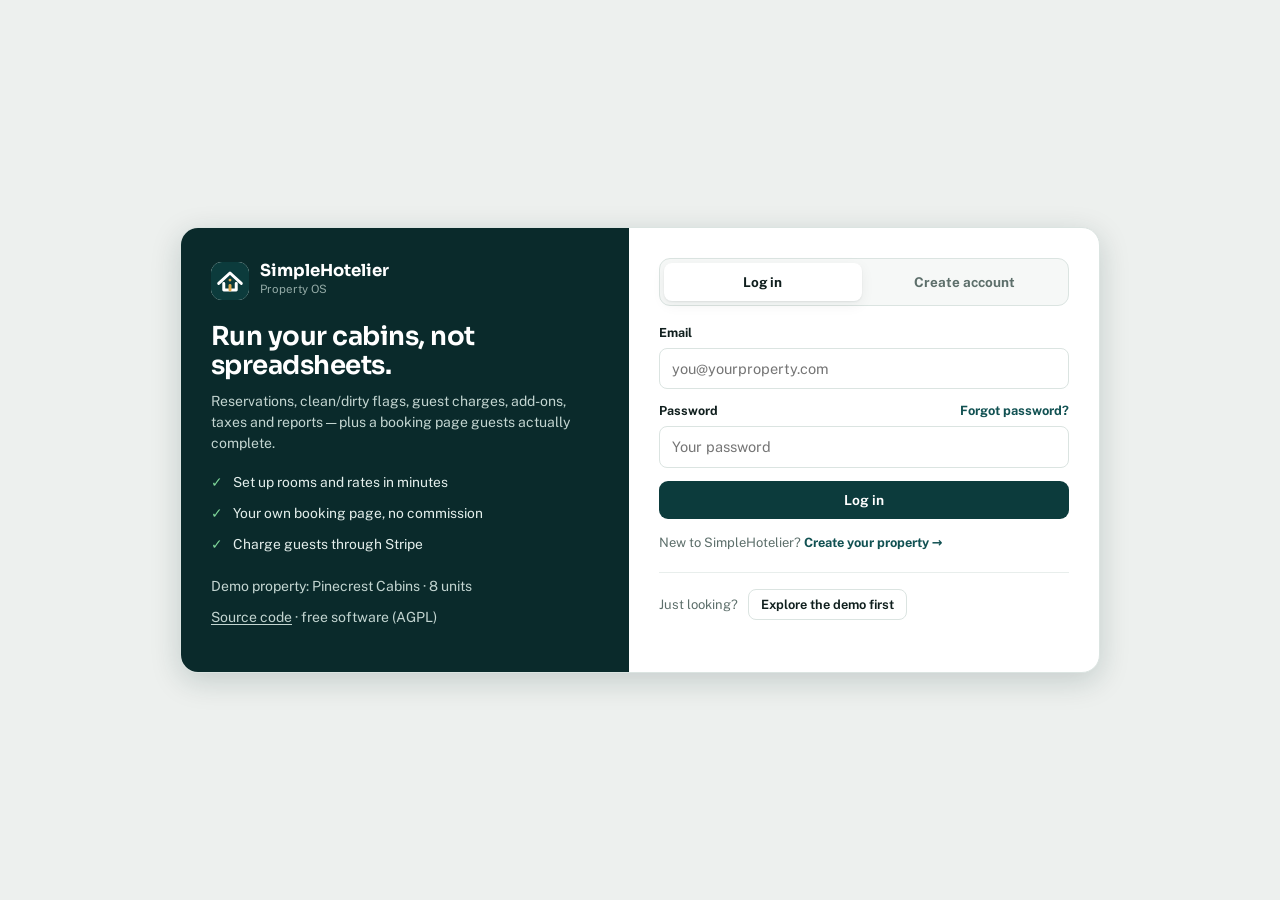
==== commit e81468ad: "Source code link on every page (AGPL section 13) site.config.json gains sourceUrl; scripts/site.mjs " ====
--- a/app.html
+++ b/app.html
@@ -61,6 +61,7 @@
         <div class="progress"><i id="setupBar" style="width:0%"></i></div>
       </button>
       <div class="user-chip"><div class="avatar" id="userAvatar">MK</div><div class="user-meta"><strong id="userName">Maya Keller</strong><span id="userRole">Owner · Pinecrest</span></div><button class="btn btn-ghost btn-xs" id="signOutBtn" type="button" hidden>Sign out</button></div>
+      <a class="side-source" href="https://github.com/pocketmacro/simplehotelier" target="_blank" rel="noopener">Source code · free software (AGPL)</a>
     </div>
   </aside>
 
@@ -681,6 +682,7 @@
         <li>Charge guests through Stripe</li>
       </ul>
       <p class="auth-side-note">Demo property: Pinecrest Cabins · 8 units</p>
+      <p class="auth-side-note auth-source"><a href="https://github.com/pocketmacro/simplehotelier" target="_blank" rel="noopener">Source code</a> · free software (AGPL)</p>
     </div>
     <div class="auth-main">
       <div class="auth-tabs" role="tablist">
--- a/css/app.css
+++ b/css/app.css
@@ -129,6 +129,9 @@
 #signOutBtn:hover { background: rgb(255 255 255 / 16%); color: #fff; }
 .avatar { width: 32px; height: 32px; aspect-ratio: 1 / 1; border-radius: 50%; background: #3b6b68; color: #fff; display: grid; place-items: center; font-weight: 700; font-size: 13px; flex: 0 0 32px; }
 .user-chip strong { display: block; font-size: 13px; color: #fff; }
+/* AGPL: the source link stays on screen for everyone using the dashboard. */
+.side-source { display: block; padding: 4px 8px 0; font-size: 11.5px; color: var(--sidebar-muted); text-underline-offset: 2px; }
+.side-source:hover { color: #fff; }
 .user-chip span { font-size: 11.5px; color: var(--sidebar-muted); }
 
 /* Main */
@@ -601,6 +604,8 @@
 .auth-points li { display: flex; gap: 10px; align-items: baseline; font-size: 13.8px; color: #e4efec; }
 .auth-points li::before { content: "✓"; color: #7fd79a; font-weight: 800; }
 .auth-side-note { font-size: 12px; color: var(--sidebar-muted); margin-top: 22px; }
+.auth-side-note.auth-source { margin-top: 6px; }
+.auth-source a { color: inherit; text-underline-offset: 2px; }
 .auth-main { padding: 30px 30px 24px; }
 .auth-tabs { display: flex; gap: 4px; background: var(--surface-2); border: 1px solid var(--line); border-radius: 11px; padding: 4px; margin-bottom: 18px; }
 .auth-tabs button { flex: 1; border: 0; background: none; padding: 9px; border-radius: 8px; font: inherit; font-weight: 700; font-size: 13.5px; color: var(--muted); cursor: pointer; }
